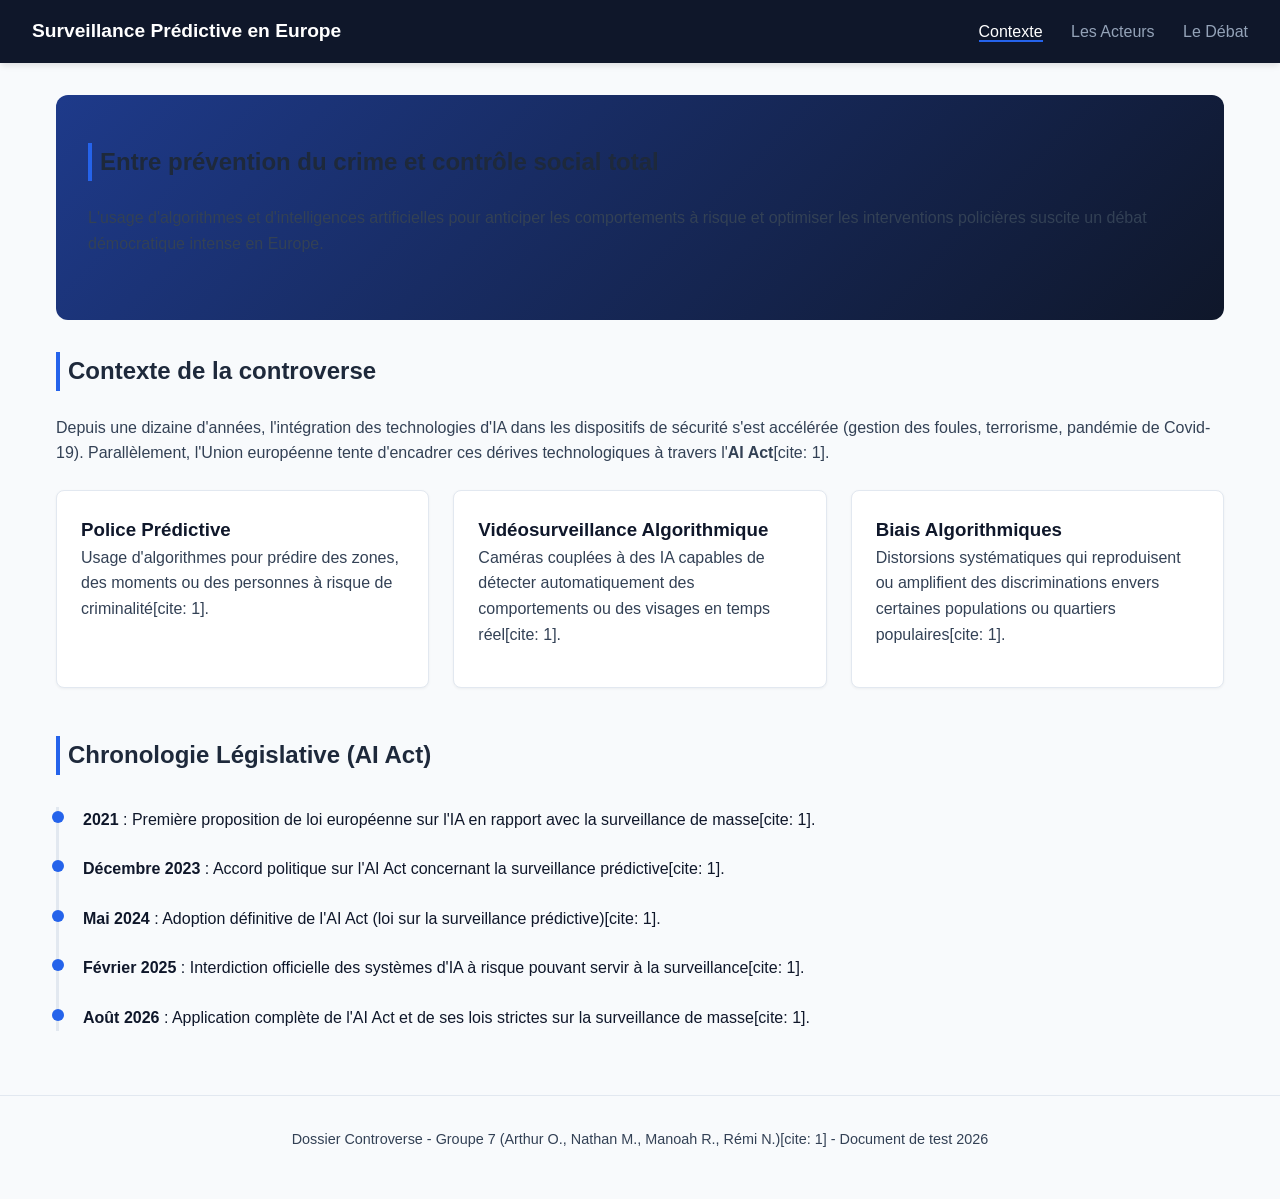
==== index.html @ a868aa80 "Add files via upload" ====
<!-- index.html -->
<!DOCTYPE html>
<html lang="fr">
<head>
    <meta charset="UTF-8">
    <meta name="viewport" content="width=device-width, initial-scale=1.0">
    <title>Accueil - Controverse Surveillance Prédictive</title>
    <link rel="stylesheet" href="style.css">
</head>
<body>

    <header>
        <h1>Surveillance Prédictive en Europe</h1>
        <nav>
            <a href="index.html" class="active">Contexte</a>
            <a href="acteurs.html">Les Acteurs</a>
            <a href="arguments.html">Le Débat</a>
        </nav>
    </header>

    <main>
        <section class="hero">
            <h2>Entre prévention du crime et contrôle social total</h2>
            <p>L'usage d'algorithmes et d'intelligences artificielles pour anticiper les comportements à risque et optimiser les interventions policières suscite un débat démocratique intense en Europe.</p>
        </section>

        <section>
            <h2>Contexte de la controverse</h2>
            <p>Depuis une dizaine d'années, l'intégration des technologies d'IA dans les dispositifs de sécurité s'est accélérée (gestion des foules, terrorisme, pandémie de Covid-19). Parallèlement, l'Union européenne tente d'encadrer ces dérives technologiques à travers l'<b>AI Act</b>[cite: 1].</p>
            
            <div class="grid">
                <div class="card">
                    <h3>Police Prédictive</h3>
                    <p>Usage d'algorithmes pour prédire des zones, des moments ou des personnes à risque de criminalité[cite: 1].</p>
                </div>
                <div class="card">
                    <h3>Vidéosurveillance Algorithmique</h3>
                    <p>Caméras couplées à des IA capables de détecter automatiquement des comportements ou des visages en temps réel[cite: 1].</p>
                </div>
                <div class="card">
                    <h3>Biais Algorithmiques</h3>
                    <p>Distorsions systématiques qui reproduisent ou amplifient des discriminations envers certaines populations ou quartiers populaires[cite: 1].</p>
                </div>
            </div>
        </section>

        <section style="margin-top: 3rem;">
            <h2>Chronologie Législative (AI Act)</h2>
            <div class="timeline">
                <div class="timeline-item">
                    <strong>2021</strong> : Première proposition de loi européenne sur l'IA en rapport avec la surveillance de masse[cite: 1].
                </div>
                <div class="timeline-item">
                    <strong>Décembre 2023</strong> : Accord politique sur l'AI Act concernant la surveillance prédictive[cite: 1].
                </div>
                <div class="timeline-item">
                    <strong>Mai 2024</strong> : Adoption définitive de l'AI Act (loi sur la surveillance prédictive)[cite: 1].
                </div>
                <div class="timeline-item">
                    <strong>Février 2025</strong> : Interdiction officielle des systèmes d'IA à risque pouvant servir à la surveillance[cite: 1].
                </div>
                <div class="timeline-item">
                    <strong>Août 2026</strong> : Application complète de l'AI Act et de ses lois strictes sur la surveillance de masse[cite: 1].
                </div>
            </div>
        </section>
    </main>

    <footer>
        <p>Dossier Controverse - Groupe 7 (Arthur O., Nathan M., Manoah R., Rémi N.)[cite: 1] - Document de test 2026</p>
    </footer>

</body>
</html>
---- style.css ----
/* style.css */
:root {
    --bg-color: #f8fafc;
    --text-color: #0f172a;
    --primary: #2563eb;
    --primary-hover: #1d4ed8;
    --card-bg: #ffffff;
    --border: #e2e8f0;
    --pour: #10b981;
    --contre: #ef4444;
    --arbitre: #8b5cf6;
}

* {
    box-sizing: border-box;
    margin: 0;
    padding: 0;
    font-family: 'Segoe UI', Tahoma, Geneva, Verdana, sans-serif;
}

body {
    background-color: var(--bg-color);
    color: var(--text-color);
    line-height: 1.6;
}

header {
    background-color: #0f172a;
    color: white;
    position: sticky;
    top: 0;
    z-index: 100;
    padding: 1rem 2rem;
    display: flex;
    justify-content: space-between;
    align-items: center;
    box-shadow: 0 4px 6px -1px rgba(0, 0, 0, 0.1);
}

header h1 {
    font-size: 1.2rem;
}

nav a {
    color: #94a3b8;
    text-decoration: none;
    margin-left: 1.5rem;
    font-weight: 500;
    transition: color 0.2s;
}

nav a:hover, nav a.active {
    color: white;
    border-bottom: 2px solid var(--primary);
}

main {
    max-width: 1200px;
    margin: 2rem auto;
    padding: 0 1rem;
}

.hero {
    background: linear-gradient(135deg, #1e3a8a, #0f172a);
    color: white;
    padding: 3rem 2rem;
    border-radius: 0.75rem;
    margin-bottom: 2rem;
}

h2 {
    margin-bottom: 1.5rem;
    color: #1e293b;
    border-left: 4px solid var(--primary);
    padding-left: 0.5rem;
}

p {
    margin-bottom: 1rem;
    color: #334155;
}

/* Grilles et Cartes */
.grid {
    display: grid;
    grid-template-columns: repeat(auto-fit, minmax(300px, 1fr));
    gap: 1.5rem;
    margin-top: 1.5rem;
}

.card {
    background-color: var(--card-bg);
    border: 1px solid var(--border);
    border-radius: 0.5rem;
    padding: 1.5rem;
    box-shadow: 0 1px 3px rgba(0,0,0,0.05);
}

.badge {
    display: inline-block;
    padding: 0.25rem 0.5rem;
    border-radius: 0.25rem;
    font-size: 0.8rem;
    font-weight: bold;
    color: white;
    margin-bottom: 0.5rem;
}

.badge.pour { background-color: var(--pour); }
.badge.contre { background-color: var(--contre); }
.badge.arbitre { background-color: var(--arbitre); }

/* Chronologie */
.timeline {
    border-left: 3px solid var(--border);
    margin: 2rem 0;
    padding-left: 1.5rem;
}

.timeline-item {
    position: relative;
    margin-bottom: 1.5rem;
}

.timeline-item::before {
    content: '';
    position: absolute;
    left: calc(-1.5rem - 7px);
    top: 0.25rem;
    width: 12px;
    height: 12px;
    border-radius: 50%;
    background-color: var(--primary);
}

footer {
    text-align: center;
    padding: 2rem;
    margin-top: 4rem;
    border-top: 1px solid var(--border);
    color: #64748b;
    font-size: 0.9rem;
}
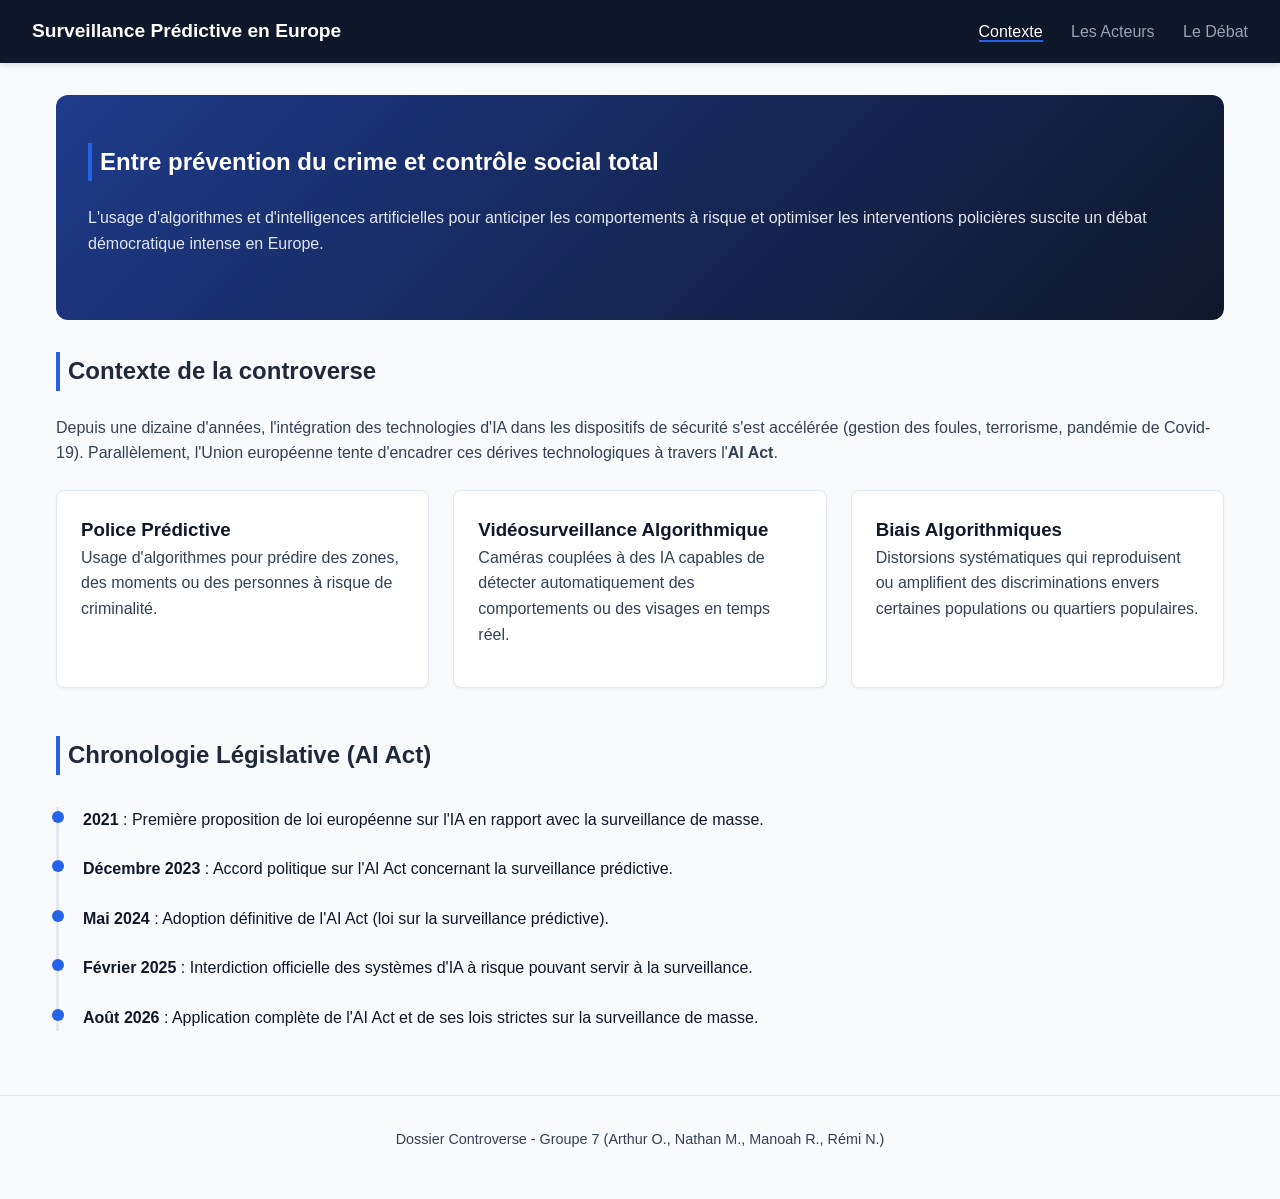
==== commit 53ce6d85: "Add files via upload" ====
--- a/index.html
+++ b/index.html
@@ -26,20 +26,20 @@
 
         <section>
             <h2>Contexte de la controverse</h2>
-            <p>Depuis une dizaine d'années, l'intégration des technologies d'IA dans les dispositifs de sécurité s'est accélérée (gestion des foules, terrorisme, pandémie de Covid-19). Parallèlement, l'Union européenne tente d'encadrer ces dérives technologiques à travers l'<b>AI Act</b>[cite: 1].</p>
+            <p>Depuis une dizaine d'années, l'intégration des technologies d'IA dans les dispositifs de sécurité s'est accélérée (gestion des foules, terrorisme, pandémie de Covid-19). Parallèlement, l'Union européenne tente d'encadrer ces dérives technologiques à travers l'<b>AI Act</b>.</p>
             
             <div class="grid">
                 <div class="card">
                     <h3>Police Prédictive</h3>
-                    <p>Usage d'algorithmes pour prédire des zones, des moments ou des personnes à risque de criminalité[cite: 1].</p>
+                    <p>Usage d'algorithmes pour prédire des zones, des moments ou des personnes à risque de criminalité.</p>
                 </div>
                 <div class="card">
                     <h3>Vidéosurveillance Algorithmique</h3>
-                    <p>Caméras couplées à des IA capables de détecter automatiquement des comportements ou des visages en temps réel[cite: 1].</p>
+                    <p>Caméras couplées à des IA capables de détecter automatiquement des comportements ou des visages en temps réel.</p>
                 </div>
                 <div class="card">
                     <h3>Biais Algorithmiques</h3>
-                    <p>Distorsions systématiques qui reproduisent ou amplifient des discriminations envers certaines populations ou quartiers populaires[cite: 1].</p>
+                    <p>Distorsions systématiques qui reproduisent ou amplifient des discriminations envers certaines populations ou quartiers populaires.</p>
                 </div>
             </div>
         </section>
@@ -48,26 +48,26 @@
             <h2>Chronologie Législative (AI Act)</h2>
             <div class="timeline">
                 <div class="timeline-item">
-                    <strong>2021</strong> : Première proposition de loi européenne sur l'IA en rapport avec la surveillance de masse[cite: 1].
+                    <strong>2021</strong> : Première proposition de loi européenne sur l'IA en rapport avec la surveillance de masse.
                 </div>
                 <div class="timeline-item">
-                    <strong>Décembre 2023</strong> : Accord politique sur l'AI Act concernant la surveillance prédictive[cite: 1].
+                    <strong>Décembre 2023</strong> : Accord politique sur l'AI Act concernant la surveillance prédictive.
                 </div>
                 <div class="timeline-item">
-                    <strong>Mai 2024</strong> : Adoption définitive de l'AI Act (loi sur la surveillance prédictive)[cite: 1].
+                    <strong>Mai 2024</strong> : Adoption définitive de l'AI Act (loi sur la surveillance prédictive).
                 </div>
                 <div class="timeline-item">
-                    <strong>Février 2025</strong> : Interdiction officielle des systèmes d'IA à risque pouvant servir à la surveillance[cite: 1].
+                    <strong>Février 2025</strong> : Interdiction officielle des systèmes d'IA à risque pouvant servir à la surveillance.
                 </div>
                 <div class="timeline-item">
-                    <strong>Août 2026</strong> : Application complète de l'AI Act et de ses lois strictes sur la surveillance de masse[cite: 1].
+                    <strong>Août 2026</strong> : Application complète de l'AI Act et de ses lois strictes sur la surveillance de masse.
                 </div>
             </div>
         </section>
     </main>
 
     <footer>
-        <p>Dossier Controverse - Groupe 7 (Arthur O., Nathan M., Manoah R., Rémi N.)[cite: 1] - Document de test 2026</p>
+        <p>Dossier Controverse - Groupe 7 (Arthur O., Nathan M., Manoah R., Rémi N.)</p>
     </footer>
 
 </body>
--- a/style.css
+++ b/style.css
@@ -140,4 +140,13 @@
     border-top: 1px solid var(--border);
     color: #64748b;
     font-size: 0.9rem;
+}
+
+/* Correction de la visibilité dans le bandeau bleu */
+.hero h2 {
+    color: #ffffff !important; /* Force le grand titre en blanc pur */
+}
+
+.hero p {
+    color: #e2e8f0 !important; /* Force la description en blanc légèrement grisé très lisible */
 }
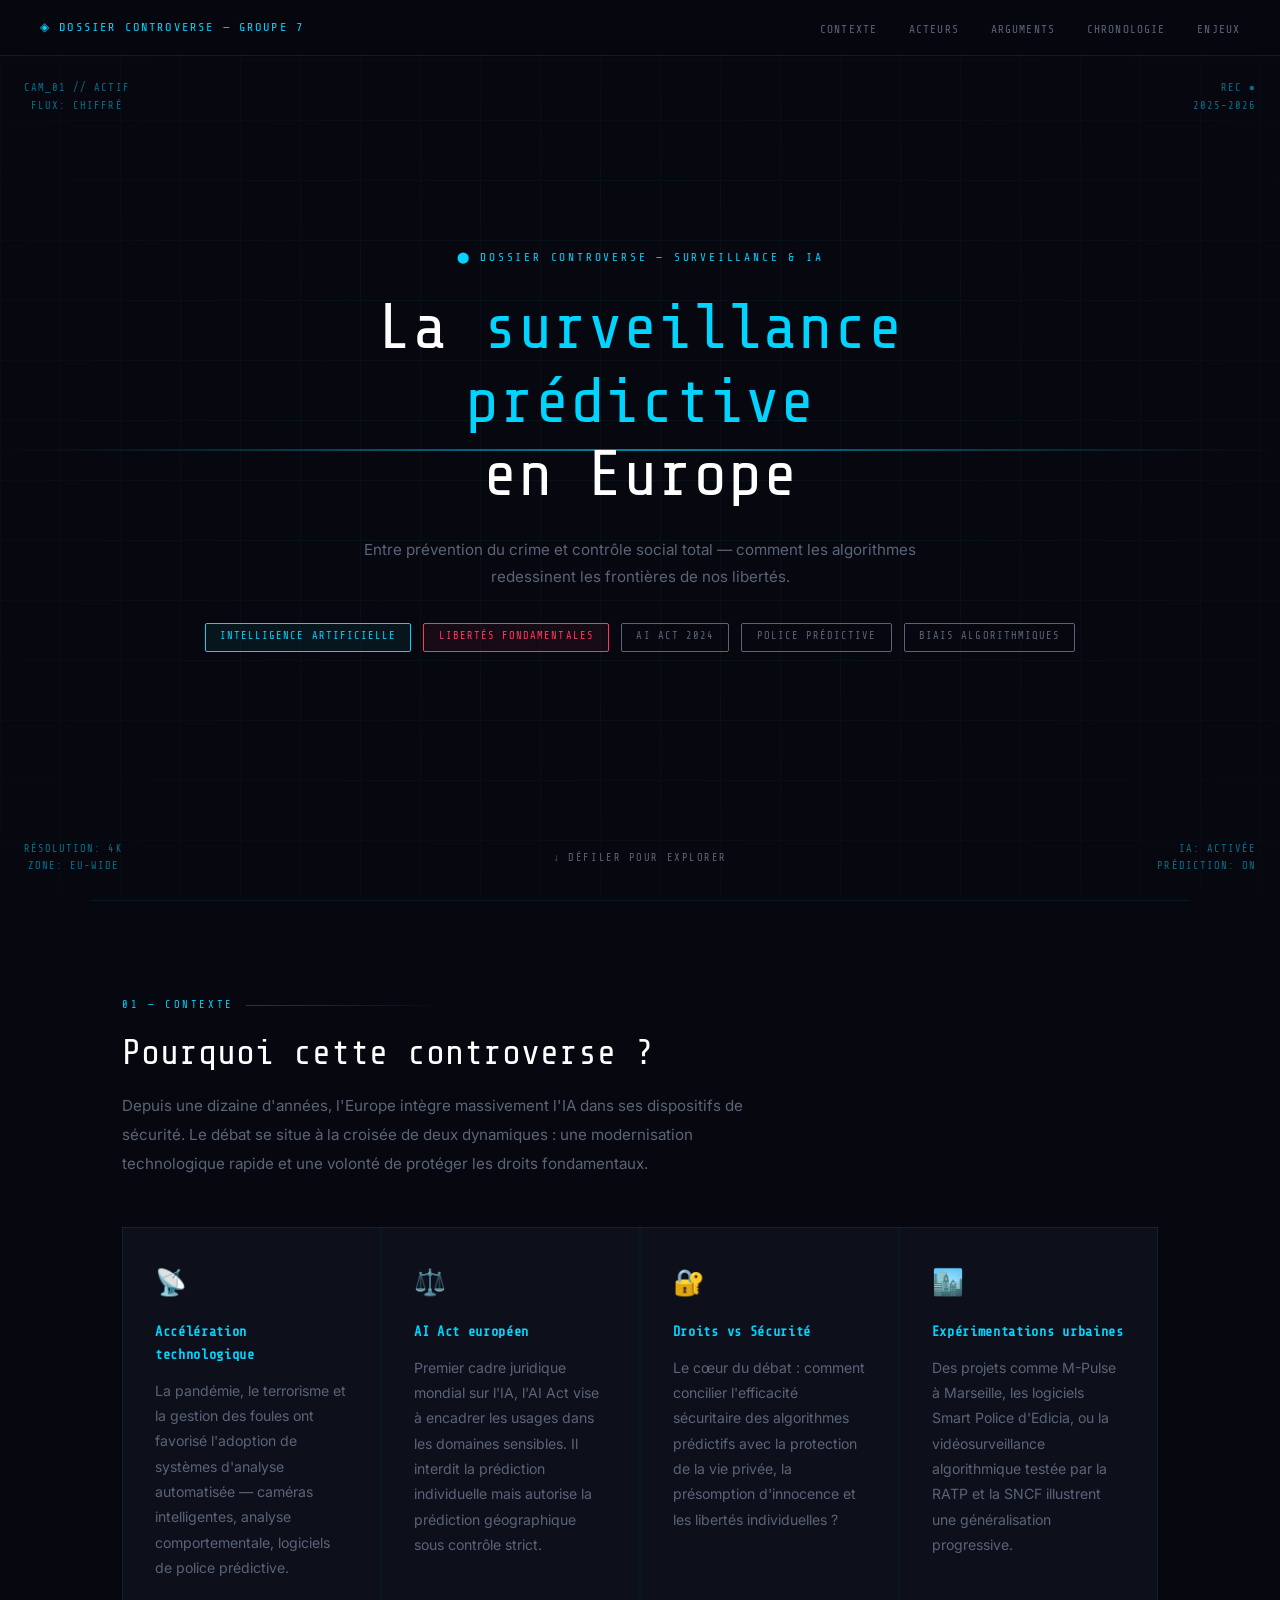
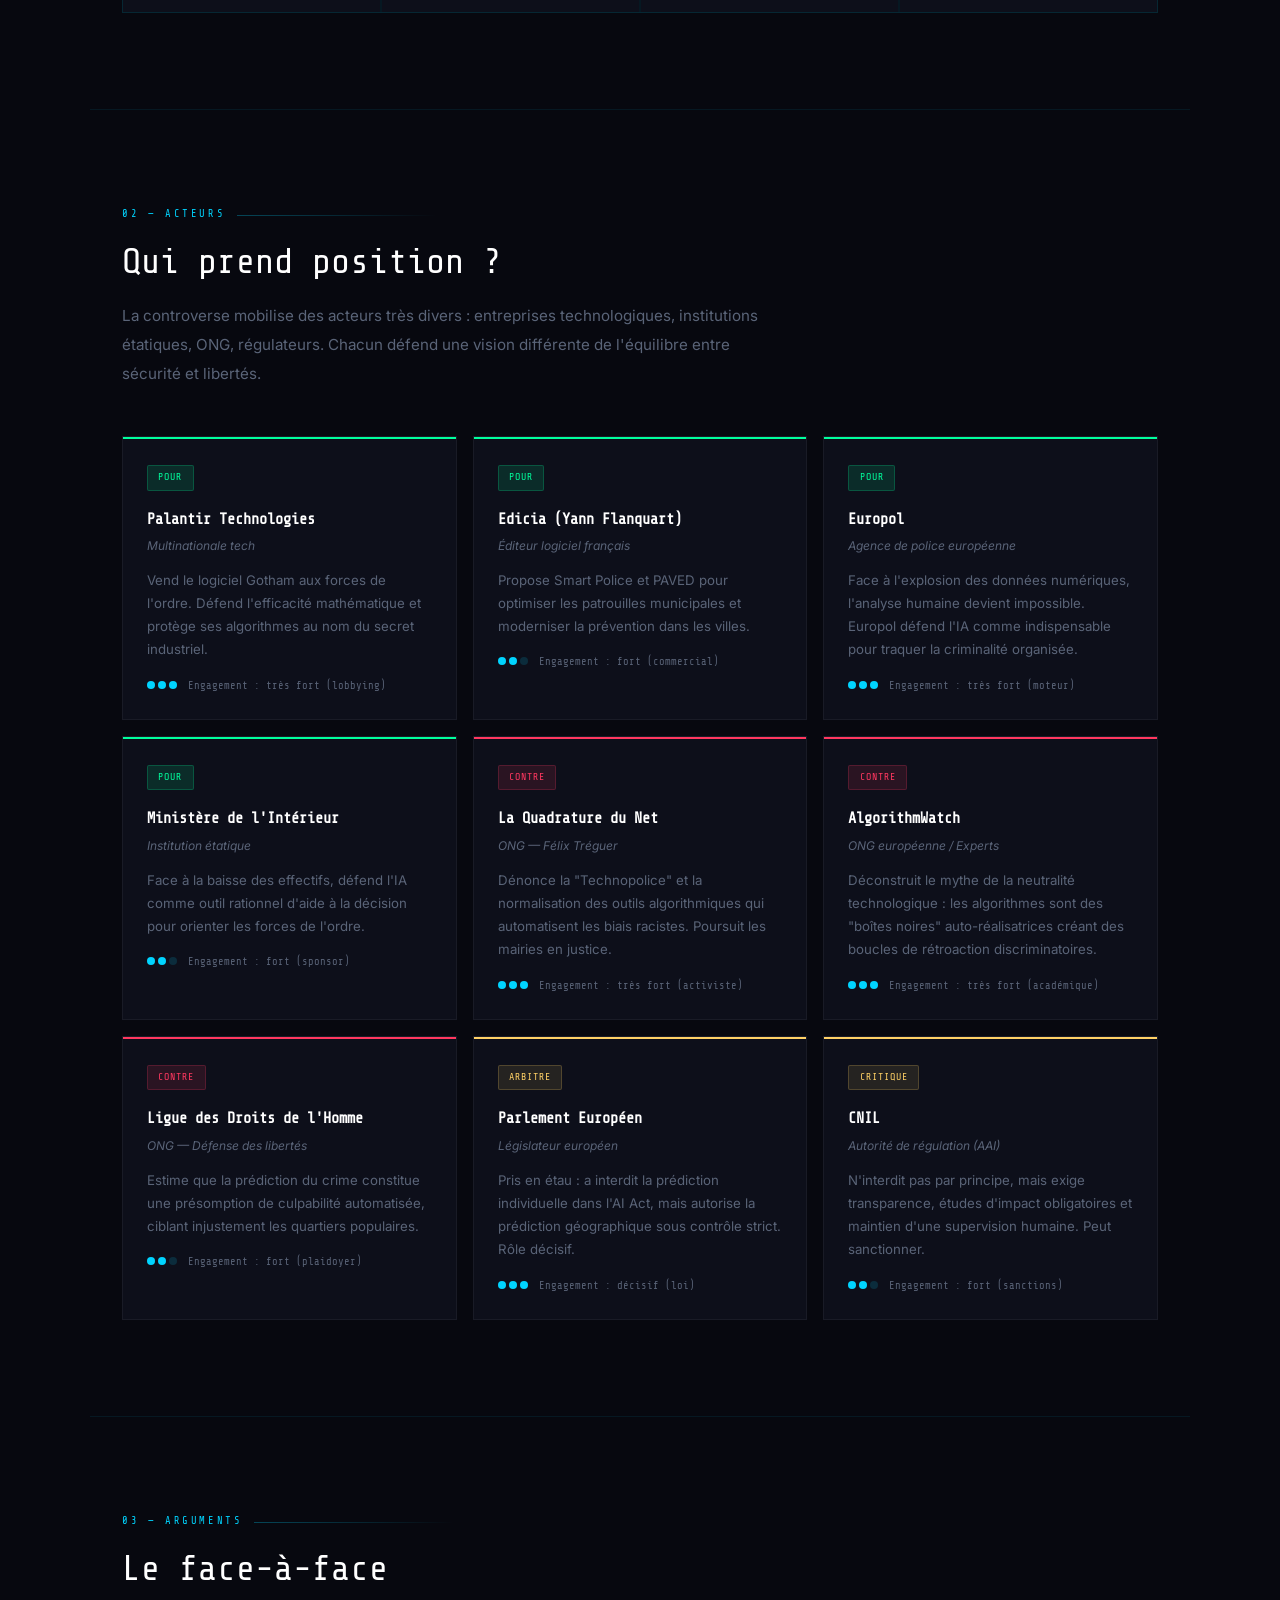
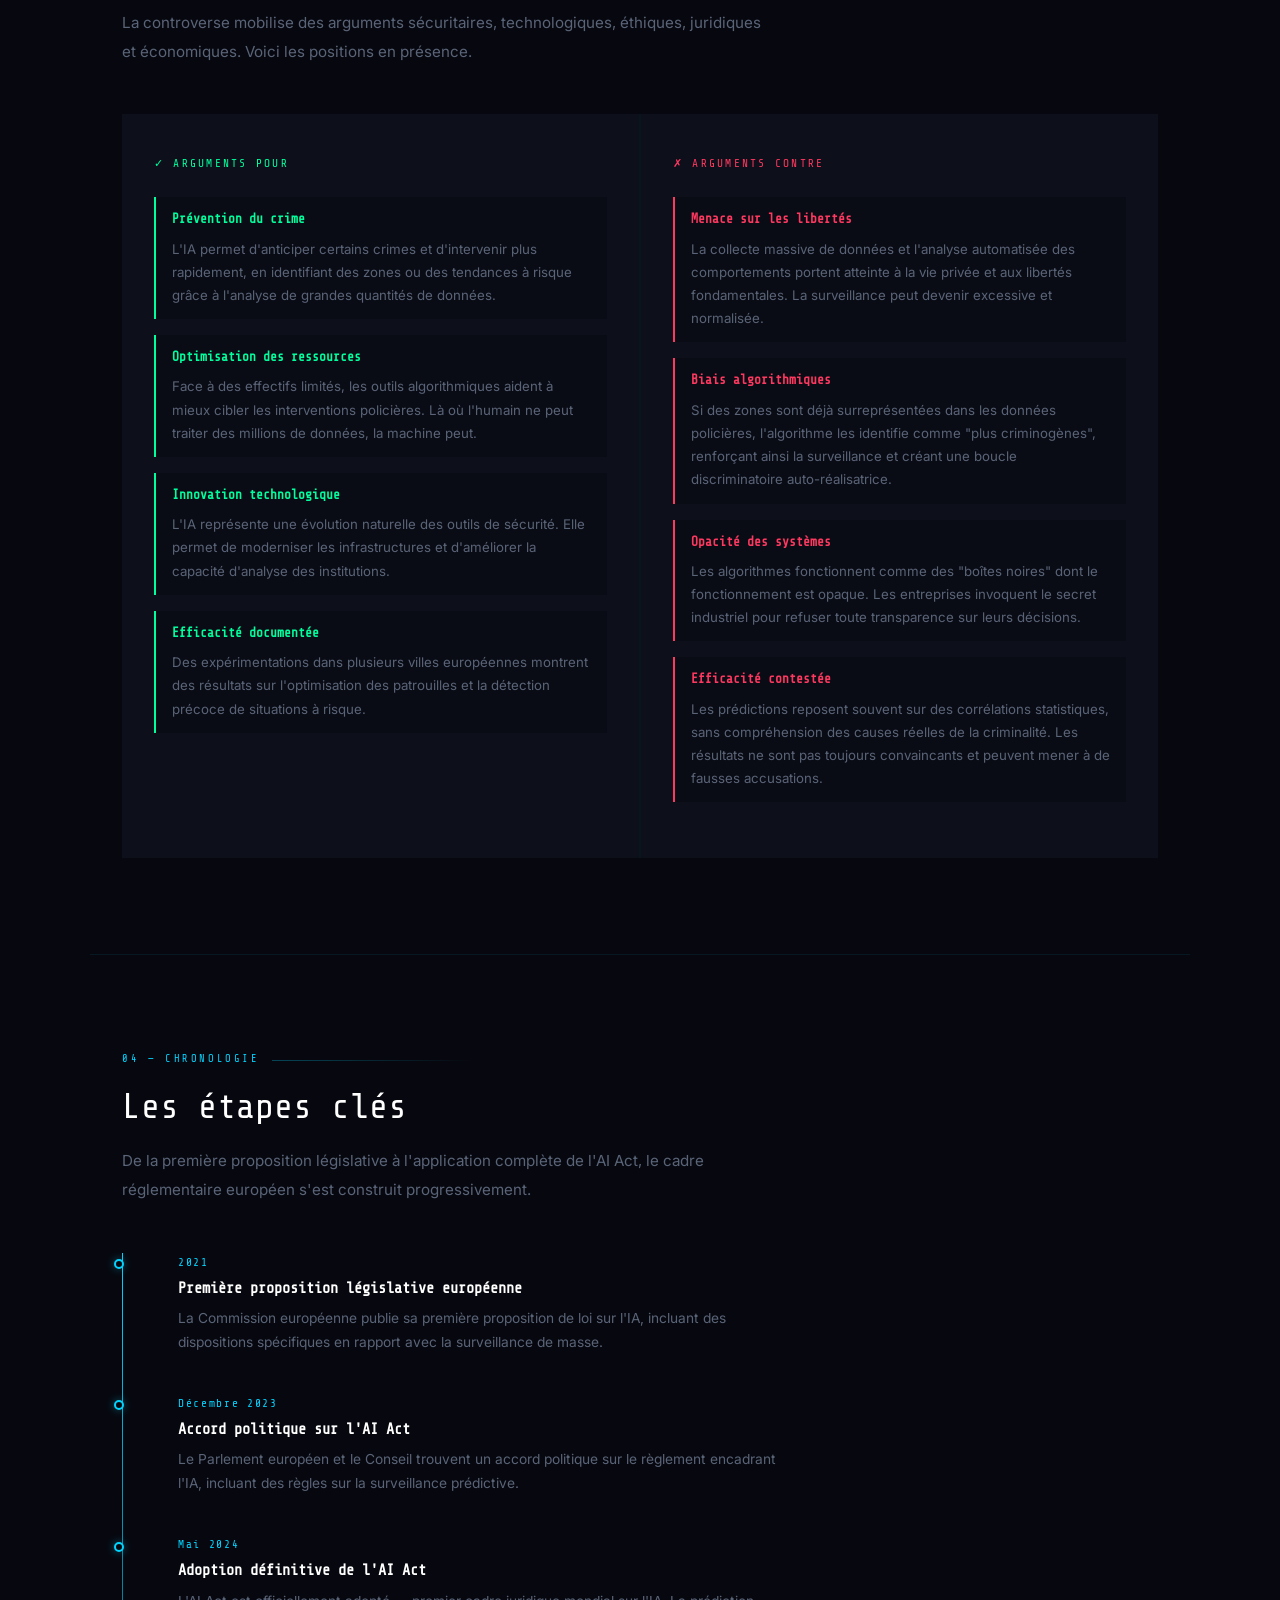
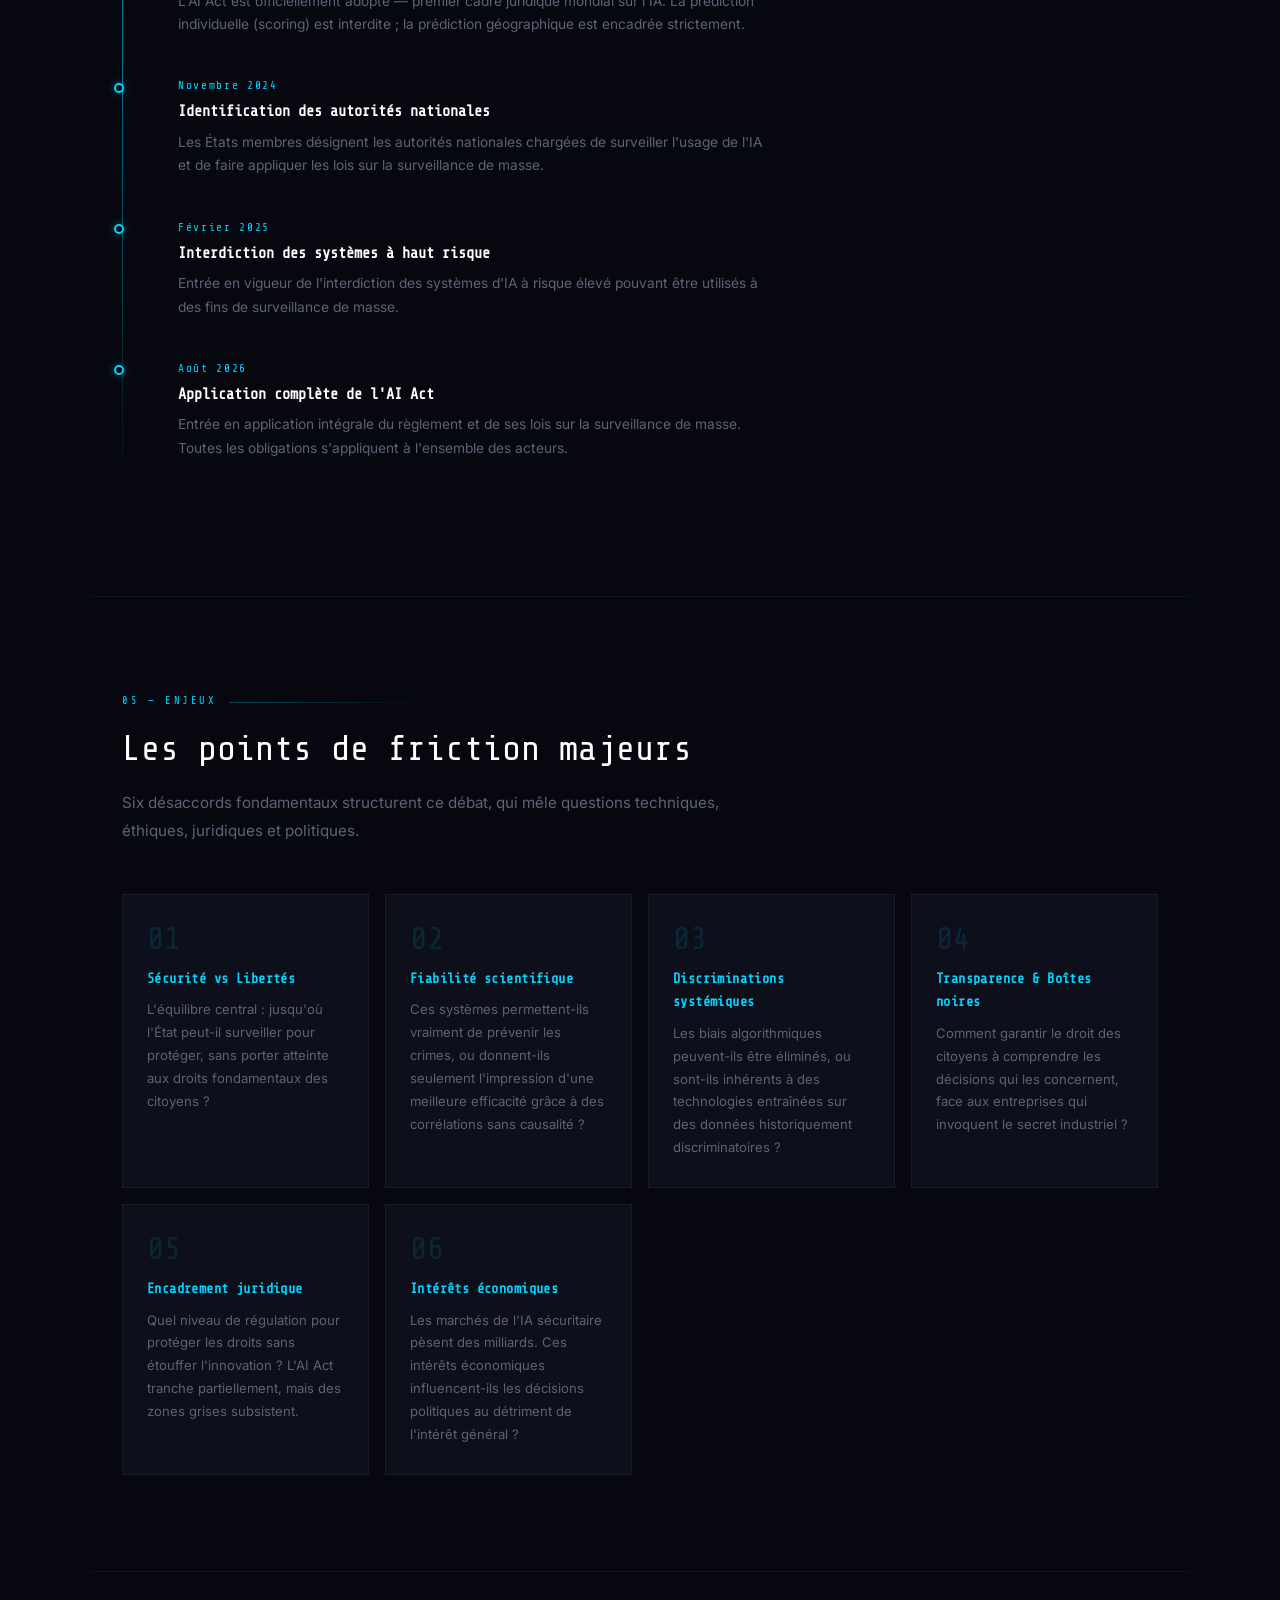
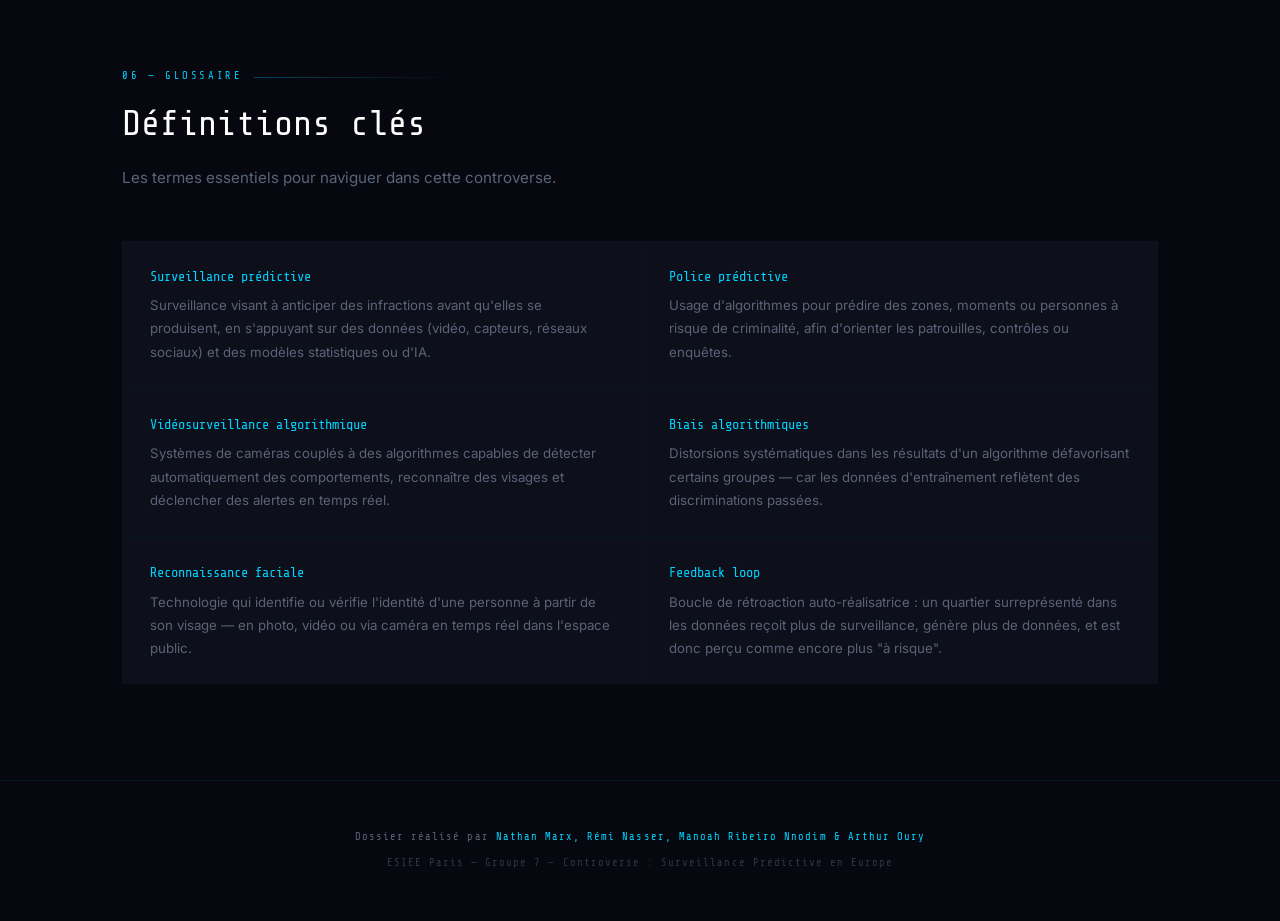
==== commit af7d3eda: "Rename surveillance_predictive.html to index.html" ====
--- a/index.html
+++ b/index.html
@@ -1,74 +1,851 @@
-<!-- index.html -->
-<!DOCTYPE html>
-<html lang="fr">
-<head>
-    <meta charset="UTF-8">
-    <meta name="viewport" content="width=device-width, initial-scale=1.0">
-    <title>Accueil - Controverse Surveillance Prédictive</title>
-    <link rel="stylesheet" href="style.css">
-</head>
-<body>
-
-    <header>
-        <h1>Surveillance Prédictive en Europe</h1>
-        <nav>
-            <a href="index.html" class="active">Contexte</a>
-            <a href="acteurs.html">Les Acteurs</a>
-            <a href="arguments.html">Le Débat</a>
-        </nav>
-    </header>
-
-    <main>
-        <section class="hero">
-            <h2>Entre prévention du crime et contrôle social total</h2>
-            <p>L'usage d'algorithmes et d'intelligences artificielles pour anticiper les comportements à risque et optimiser les interventions policières suscite un débat démocratique intense en Europe.</p>
-        </section>
-
-        <section>
-            <h2>Contexte de la controverse</h2>
-            <p>Depuis une dizaine d'années, l'intégration des technologies d'IA dans les dispositifs de sécurité s'est accélérée (gestion des foules, terrorisme, pandémie de Covid-19). Parallèlement, l'Union européenne tente d'encadrer ces dérives technologiques à travers l'<b>AI Act</b>.</p>
-            
-            <div class="grid">
-                <div class="card">
-                    <h3>Police Prédictive</h3>
-                    <p>Usage d'algorithmes pour prédire des zones, des moments ou des personnes à risque de criminalité.</p>
-                </div>
-                <div class="card">
-                    <h3>Vidéosurveillance Algorithmique</h3>
-                    <p>Caméras couplées à des IA capables de détecter automatiquement des comportements ou des visages en temps réel.</p>
-                </div>
-                <div class="card">
-                    <h3>Biais Algorithmiques</h3>
-                    <p>Distorsions systématiques qui reproduisent ou amplifient des discriminations envers certaines populations ou quartiers populaires.</p>
-                </div>
-            </div>
-        </section>
-
-        <section style="margin-top: 3rem;">
-            <h2>Chronologie Législative (AI Act)</h2>
-            <div class="timeline">
-                <div class="timeline-item">
-                    <strong>2021</strong> : Première proposition de loi européenne sur l'IA en rapport avec la surveillance de masse.
-                </div>
-                <div class="timeline-item">
-                    <strong>Décembre 2023</strong> : Accord politique sur l'AI Act concernant la surveillance prédictive.
-                </div>
-                <div class="timeline-item">
-                    <strong>Mai 2024</strong> : Adoption définitive de l'AI Act (loi sur la surveillance prédictive).
-                </div>
-                <div class="timeline-item">
-                    <strong>Février 2025</strong> : Interdiction officielle des systèmes d'IA à risque pouvant servir à la surveillance.
-                </div>
-                <div class="timeline-item">
-                    <strong>Août 2026</strong> : Application complète de l'AI Act et de ses lois strictes sur la surveillance de masse.
-                </div>
-            </div>
-        </section>
-    </main>
-
-    <footer>
-        <p>Dossier Controverse - Groupe 7 (Arthur O., Nathan M., Manoah R., Rémi N.)</p>
-    </footer>
-
-</body>
-</html>+<!DOCTYPE html>
+<html lang="fr">
+<head>
+<meta charset="UTF-8">
+<meta name="viewport" content="width=device-width, initial-scale=1.0">
+<title>Surveillance Prédictive — Dossier Controverse</title>
+<link href="https://fonts.googleapis.com/css2?family=Share+Tech+Mono&family=Inter:wght@300;400;500;600&display=swap" rel="stylesheet">
+<style>
+  *, *::before, *::after { box-sizing: border-box; margin: 0; padding: 0; }
+
+  :root {
+    --bg:       #07080f;
+    --bg2:      #0d0f1a;
+    --bg3:      #111427;
+    --blue:     #00d4ff;
+    --blue-dim: #0099bb;
+    --red:      #ff3860;
+    --green:    #00ff9d;
+    --yellow:   #ffd166;
+    --text:     #c8d0e0;
+    --text-dim: #5a6478;
+    --mono:     'Share Tech Mono', monospace;
+    --sans:     'Inter', sans-serif;
+  }
+
+  html { scroll-behavior: smooth; }
+
+  body {
+    background: var(--bg);
+    color: var(--text);
+    font-family: var(--sans);
+    font-size: 16px;
+    line-height: 1.7;
+    overflow-x: hidden;
+  }
+
+  /* ── NAV ── */
+  nav {
+    position: fixed; top: 0; left: 0; right: 0; z-index: 100;
+    display: flex; align-items: center; justify-content: space-between;
+    padding: 0 2.5rem;
+    height: 56px;
+    background: rgba(7,8,15,0.85);
+    backdrop-filter: blur(12px);
+    border-bottom: 1px solid rgba(0,212,255,.12);
+  }
+  .nav-logo {
+    font-family: var(--mono);
+    font-size: .75rem;
+    color: var(--blue);
+    letter-spacing: .18em;
+    text-transform: uppercase;
+  }
+  .nav-links { display: flex; gap: 2rem; list-style: none; }
+  .nav-links a {
+    font-family: var(--mono);
+    font-size: .7rem;
+    color: var(--text-dim);
+    text-decoration: none;
+    letter-spacing: .1em;
+    text-transform: uppercase;
+    transition: color .2s;
+  }
+  .nav-links a:hover { color: var(--blue); }
+
+  /* ── HERO ── */
+  #hero {
+    position: relative;
+    height: 100vh;
+    display: flex; flex-direction: column;
+    align-items: center; justify-content: center;
+    text-align: center;
+    overflow: hidden;
+    padding: 0 2rem;
+  }
+
+  /* camera grid overlay */
+  .grid-overlay {
+    position: absolute; inset: 0;
+    background-image:
+      linear-gradient(rgba(0,212,255,.04) 1px, transparent 1px),
+      linear-gradient(90deg, rgba(0,212,255,.04) 1px, transparent 1px);
+    background-size: 60px 60px;
+    pointer-events: none;
+  }
+
+  /* scan line */
+  .scan-line {
+    position: absolute; left: 0; right: 0;
+    height: 2px;
+    background: linear-gradient(90deg, transparent, rgba(0,212,255,.6), transparent);
+    animation: scan 4s linear infinite;
+    pointer-events: none;
+  }
+  @keyframes scan {
+    0%   { top: 0; opacity: 1; }
+    95%  { opacity: 1; }
+    100% { top: 100%; opacity: 0; }
+  }
+
+  /* vignette */
+  .hero-vignette {
+    position: absolute; inset: 0;
+    background: radial-gradient(ellipse at center, transparent 30%, rgba(7,8,15,.85) 100%);
+    pointer-events: none;
+  }
+
+  /* CCTV corner tags */
+  .cctv-tag {
+    position: absolute;
+    font-family: var(--mono);
+    font-size: .65rem;
+    color: var(--blue);
+    opacity: .5;
+    letter-spacing: .1em;
+  }
+  .cctv-tag.tl { top: 80px; left: 24px; }
+  .cctv-tag.tr { top: 80px; right: 24px; text-align: right; }
+  .cctv-tag.bl { bottom: 24px; left: 24px; }
+  .cctv-tag.br { bottom: 24px; right: 24px; text-align: right; }
+
+  .hero-eyebrow {
+    font-family: var(--mono);
+    font-size: .7rem;
+    letter-spacing: .25em;
+    text-transform: uppercase;
+    color: var(--blue);
+    margin-bottom: 1.5rem;
+    position: relative; z-index: 2;
+  }
+  .hero-eyebrow::before {
+    content: '⬤ ';
+    animation: blink 1.2s step-end infinite;
+  }
+  @keyframes blink { 0%,100%{opacity:1} 50%{opacity:0} }
+
+  #hero h1 {
+    font-family: var(--mono);
+    font-size: clamp(2rem, 5vw, 4.2rem);
+    font-weight: 400;
+    line-height: 1.15;
+    color: #fff;
+    position: relative; z-index: 2;
+    max-width: 900px;
+  }
+  #hero h1 span { color: var(--blue); }
+
+  .hero-sub {
+    margin-top: 1.5rem;
+    max-width: 560px;
+    font-size: .95rem;
+    color: var(--text-dim);
+    position: relative; z-index: 2;
+    line-height: 1.8;
+  }
+
+  .hero-tags {
+    margin-top: 2rem;
+    display: flex; gap: .75rem; flex-wrap: wrap; justify-content: center;
+    position: relative; z-index: 2;
+  }
+  .tag {
+    padding: .3rem .9rem;
+    border-radius: 2px;
+    font-family: var(--mono);
+    font-size: .65rem;
+    letter-spacing: .1em;
+    text-transform: uppercase;
+    border: 1px solid;
+  }
+  .tag-blue { border-color: var(--blue); color: var(--blue); background: rgba(0,212,255,.06); }
+  .tag-red  { border-color: var(--red);  color: var(--red);  background: rgba(255,56,96,.06); }
+  .tag-dim  { border-color: var(--text-dim); color: var(--text-dim); }
+
+  .scroll-hint {
+    position: absolute; bottom: 2rem; left: 50%; transform: translateX(-50%);
+    font-family: var(--mono); font-size: .65rem; color: var(--text-dim);
+    letter-spacing: .15em; text-transform: uppercase; z-index: 2;
+    animation: bounce 2s ease-in-out infinite;
+  }
+  @keyframes bounce { 0%,100%{transform:translateX(-50%) translateY(0)} 50%{transform:translateX(-50%) translateY(6px)} }
+
+  /* ── SECTIONS SHARED ── */
+  section { padding: 6rem 2rem; max-width: 1100px; margin: 0 auto; }
+  .section-label {
+    font-family: var(--mono);
+    font-size: .65rem;
+    letter-spacing: .25em;
+    text-transform: uppercase;
+    color: var(--blue);
+    margin-bottom: 1rem;
+    display: flex; align-items: center; gap: .75rem;
+  }
+  .section-label::after {
+    content: '';
+    flex: 1;
+    height: 1px;
+    background: linear-gradient(90deg, rgba(0,212,255,.3), transparent);
+    max-width: 200px;
+  }
+  h2 {
+    font-family: var(--mono);
+    font-size: clamp(1.4rem, 3vw, 2.2rem);
+    font-weight: 400;
+    color: #fff;
+    margin-bottom: 1rem;
+    line-height: 1.3;
+  }
+  .section-intro {
+    color: var(--text-dim);
+    max-width: 640px;
+    font-size: .95rem;
+    margin-bottom: 3rem;
+    line-height: 1.9;
+  }
+
+  /* ── CONTEXT ── */
+  #contexte { border-top: 1px solid rgba(0,212,255,.08); }
+  .context-grid {
+    display: grid;
+    grid-template-columns: repeat(auto-fit, minmax(240px, 1fr));
+    gap: 1.5px;
+    background: rgba(0,212,255,.08);
+    border: 1px solid rgba(0,212,255,.08);
+  }
+  .context-card {
+    background: var(--bg2);
+    padding: 2rem;
+    transition: background .2s;
+  }
+  .context-card:hover { background: var(--bg3); }
+  .context-icon {
+    font-size: 1.6rem; margin-bottom: 1rem;
+    display: block;
+  }
+  .context-card h3 {
+    font-family: var(--mono);
+    font-size: .85rem;
+    color: var(--blue);
+    margin-bottom: .75rem;
+    letter-spacing: .05em;
+  }
+  .context-card p { font-size: .88rem; color: var(--text-dim); line-height: 1.8; }
+
+  /* ── ACTORS ── */
+  #acteurs { border-top: 1px solid rgba(0,212,255,.08); }
+  .actors-grid {
+    display: grid;
+    grid-template-columns: repeat(auto-fill, minmax(300px, 1fr));
+    gap: 1rem;
+  }
+  .actor-card {
+    background: var(--bg2);
+    border: 1px solid rgba(255,255,255,.05);
+    padding: 1.5rem;
+    position: relative;
+    transition: border-color .2s, transform .2s;
+    overflow: hidden;
+  }
+  .actor-card::before {
+    content: '';
+    position: absolute; top: 0; left: 0; right: 0;
+    height: 2px;
+  }
+  .actor-card.pour::before  { background: var(--green); }
+  .actor-card.contre::before { background: var(--red); }
+  .actor-card.neutre::before { background: var(--yellow); }
+  .actor-card:hover { border-color: rgba(0,212,255,.2); transform: translateY(-2px); }
+  .actor-badge {
+    display: inline-block;
+    padding: .2rem .65rem;
+    font-family: var(--mono);
+    font-size: .62rem;
+    letter-spacing: .1em;
+    text-transform: uppercase;
+    border-radius: 2px;
+    margin-bottom: 1rem;
+  }
+  .badge-pour   { background: rgba(0,255,157,.12); color: var(--green); border: 1px solid rgba(0,255,157,.2); }
+  .badge-contre { background: rgba(255,56,96,.12);  color: var(--red);   border: 1px solid rgba(255,56,96,.2); }
+  .badge-neutre { background: rgba(255,209,102,.1); color: var(--yellow);border: 1px solid rgba(255,209,102,.2); }
+  .actor-card h3 {
+    font-family: var(--mono);
+    font-size: .95rem;
+    color: #fff;
+    margin-bottom: .25rem;
+  }
+  .actor-type {
+    font-size: .75rem; color: var(--text-dim);
+    margin-bottom: .75rem;
+    font-style: italic;
+  }
+  .actor-card p { font-size: .83rem; color: var(--text-dim); line-height: 1.75; }
+  .actor-engagement {
+    margin-top: 1rem;
+    display: flex; align-items: center; gap: .5rem;
+    font-family: var(--mono); font-size: .65rem; color: var(--text-dim);
+  }
+  .engagement-dots span {
+    display: inline-block;
+    width: 8px; height: 8px;
+    border-radius: 50%;
+    margin-right: 3px;
+  }
+  .dot-on  { background: var(--blue); }
+  .dot-off { background: rgba(0,212,255,.15); }
+
+  /* ── ARGUMENTS ── */
+  #arguments { border-top: 1px solid rgba(0,212,255,.08); }
+  .args-split {
+    display: grid;
+    grid-template-columns: 1fr 1fr;
+    gap: 2px;
+    background: rgba(0,212,255,.06);
+  }
+  @media(max-width:700px) { .args-split { grid-template-columns: 1fr; } }
+  .args-col {
+    background: var(--bg2);
+    padding: 2.5rem 2rem;
+  }
+  .args-col-label {
+    font-family: var(--mono);
+    font-size: .7rem;
+    letter-spacing: .2em;
+    text-transform: uppercase;
+    margin-bottom: 1.5rem;
+    display: flex; align-items: center; gap: .5rem;
+  }
+  .args-col-label.pour-label   { color: var(--green); }
+  .args-col-label.contre-label { color: var(--red); }
+  .arg-item {
+    border-left: 2px solid;
+    padding: .75rem 1rem;
+    margin-bottom: 1rem;
+    background: rgba(0,0,0,.2);
+  }
+  .arg-item.pour-item   { border-color: var(--green); }
+  .arg-item.contre-item { border-color: var(--red); }
+  .arg-item h4 {
+    font-family: var(--mono);
+    font-size: .8rem;
+    margin-bottom: .4rem;
+  }
+  .arg-item.pour-item h4   { color: var(--green); }
+  .arg-item.contre-item h4 { color: var(--red); }
+  .arg-item p { font-size: .83rem; color: var(--text-dim); line-height: 1.75; }
+
+  /* ── TIMELINE ── */
+  #chronologie { border-top: 1px solid rgba(0,212,255,.08); }
+  .timeline {
+    position: relative;
+    padding-left: 2rem;
+  }
+  .timeline::before {
+    content: '';
+    position: absolute; left: 0; top: 0; bottom: 0;
+    width: 1px;
+    background: linear-gradient(180deg, var(--blue), rgba(0,212,255,.05));
+  }
+  .timeline-item {
+    position: relative;
+    margin-bottom: 2.5rem;
+    padding-left: 1.5rem;
+  }
+  .timeline-item::before {
+    content: '';
+    position: absolute;
+    left: -2.5rem;
+    top: .4rem;
+    width: 10px; height: 10px;
+    border-radius: 50%;
+    background: var(--bg);
+    border: 2px solid var(--blue);
+    box-shadow: 0 0 8px rgba(0,212,255,.4);
+  }
+  .timeline-date {
+    font-family: var(--mono);
+    font-size: .7rem;
+    color: var(--blue);
+    letter-spacing: .15em;
+    margin-bottom: .25rem;
+  }
+  .timeline-item h3 {
+    font-family: var(--mono);
+    font-size: .95rem;
+    color: #fff;
+    margin-bottom: .35rem;
+  }
+  .timeline-item p { font-size: .86rem; color: var(--text-dim); max-width: 600px; }
+
+  /* ── ENJEUX ── */
+  #enjeux { border-top: 1px solid rgba(0,212,255,.08); }
+  .enjeux-grid {
+    display: grid;
+    grid-template-columns: repeat(auto-fill, minmax(220px, 1fr));
+    gap: 1rem;
+  }
+  .enjeu-card {
+    border: 1px solid rgba(255,255,255,.05);
+    padding: 1.75rem 1.5rem;
+    background: var(--bg2);
+    transition: border-color .2s;
+  }
+  .enjeu-card:hover { border-color: rgba(0,212,255,.2); }
+  .enjeu-num {
+    font-family: var(--mono);
+    font-size: 2rem;
+    color: rgba(0,212,255,.12);
+    line-height: 1;
+    margin-bottom: .75rem;
+    font-weight: 400;
+  }
+  .enjeu-card h3 {
+    font-family: var(--mono);
+    font-size: .85rem;
+    color: var(--blue);
+    margin-bottom: .5rem;
+    letter-spacing: .03em;
+  }
+  .enjeu-card p { font-size: .82rem; color: var(--text-dim); line-height: 1.75; }
+
+  /* ── GLOSSAIRE ── */
+  #glossaire { border-top: 1px solid rgba(0,212,255,.08); }
+  .gloss-list { display: grid; grid-template-columns: 1fr 1fr; gap: 1px; background: rgba(0,212,255,.06); }
+  @media(max-width:600px) { .gloss-list { grid-template-columns: 1fr; } }
+  .gloss-item { background: var(--bg2); padding: 1.5rem 1.75rem; }
+  .gloss-term {
+    font-family: var(--mono);
+    font-size: .85rem;
+    color: var(--blue);
+    margin-bottom: .4rem;
+  }
+  .gloss-item p { font-size: .83rem; color: var(--text-dim); line-height: 1.75; }
+
+  /* ── FOOTER ── */
+  footer {
+    border-top: 1px solid rgba(0,212,255,.08);
+    padding: 3rem 2rem;
+    text-align: center;
+    font-family: var(--mono);
+    font-size: .65rem;
+    color: var(--text-dim);
+    letter-spacing: .1em;
+  }
+  footer span { color: var(--blue); }
+</style>
+</head>
+<body>
+
+<!-- NAV -->
+<nav>
+  <div class="nav-logo">◈ Dossier Controverse — Groupe 7</div>
+  <ul class="nav-links">
+    <li><a href="#contexte">Contexte</a></li>
+    <li><a href="#acteurs">Acteurs</a></li>
+    <li><a href="#arguments">Arguments</a></li>
+    <li><a href="#chronologie">Chronologie</a></li>
+    <li><a href="#enjeux">Enjeux</a></li>
+  </ul>
+</nav>
+
+<!-- HERO -->
+<div id="hero">
+  <div class="grid-overlay"></div>
+  <div class="scan-line"></div>
+  <div class="hero-vignette"></div>
+
+  <div class="cctv-tag tl">CAM_01 // ACTIF<br>FLUX: CHIFFRÉ</div>
+  <div class="cctv-tag tr">REC ●<br>2025–2026</div>
+  <div class="cctv-tag bl">RÉSOLUTION: 4K<br>ZONE: EU-WIDE</div>
+  <div class="cctv-tag br">IA: ACTIVÉE<br>PRÉDICTION: ON</div>
+
+  <div class="hero-eyebrow">Dossier controverse — Surveillance & IA</div>
+
+  <h1>La <span>surveillance prédictive</span><br>en Europe</h1>
+
+  <p class="hero-sub">
+    Entre prévention du crime et contrôle social total — comment les algorithmes redessinent les frontières de nos libertés.
+  </p>
+
+  <div class="hero-tags">
+    <span class="tag tag-blue">Intelligence Artificielle</span>
+    <span class="tag tag-red">Libertés fondamentales</span>
+    <span class="tag tag-dim">AI Act 2024</span>
+    <span class="tag tag-dim">Police prédictive</span>
+    <span class="tag tag-dim">Biais algorithmiques</span>
+  </div>
+
+  <div class="scroll-hint">↓ Défiler pour explorer</div>
+</div>
+
+<!-- CONTEXTE -->
+<section id="contexte">
+  <div class="section-label">01 — Contexte</div>
+  <h2>Pourquoi cette controverse ?</h2>
+  <p class="section-intro">
+    Depuis une dizaine d'années, l'Europe intègre massivement l'IA dans ses dispositifs de sécurité. Le débat se situe à la croisée de deux dynamiques : une modernisation technologique rapide et une volonté de protéger les droits fondamentaux.
+  </p>
+  <div class="context-grid">
+    <div class="context-card">
+      <span class="context-icon">📡</span>
+      <h3>Accélération technologique</h3>
+      <p>La pandémie, le terrorisme et la gestion des foules ont favorisé l'adoption de systèmes d'analyse automatisée — caméras intelligentes, analyse comportementale, logiciels de police prédictive.</p>
+    </div>
+    <div class="context-card">
+      <span class="context-icon">⚖️</span>
+      <h3>AI Act européen</h3>
+      <p>Premier cadre juridique mondial sur l'IA, l'AI Act vise à encadrer les usages dans les domaines sensibles. Il interdit la prédiction individuelle mais autorise la prédiction géographique sous contrôle strict.</p>
+    </div>
+    <div class="context-card">
+      <span class="context-icon">🔐</span>
+      <h3>Droits vs Sécurité</h3>
+      <p>Le cœur du débat : comment concilier l'efficacité sécuritaire des algorithmes prédictifs avec la protection de la vie privée, la présomption d'innocence et les libertés individuelles ?</p>
+    </div>
+    <div class="context-card">
+      <span class="context-icon">🏙️</span>
+      <h3>Expérimentations urbaines</h3>
+      <p>Des projets comme M-Pulse à Marseille, les logiciels Smart Police d'Edicia, ou la vidéosurveillance algorithmique testée par la RATP et la SNCF illustrent une généralisation progressive.</p>
+    </div>
+  </div>
+</section>
+
+<!-- ACTEURS -->
+<section id="acteurs">
+  <div class="section-label">02 — Acteurs</div>
+  <h2>Qui prend position ?</h2>
+  <p class="section-intro">
+    La controverse mobilise des acteurs très divers : entreprises technologiques, institutions étatiques, ONG, régulateurs. Chacun défend une vision différente de l'équilibre entre sécurité et libertés.
+  </p>
+  <div class="actors-grid">
+
+    <div class="actor-card pour">
+      <span class="actor-badge badge-pour">Pour</span>
+      <h3>Palantir Technologies</h3>
+      <div class="actor-type">Multinationale tech</div>
+      <p>Vend le logiciel Gotham aux forces de l'ordre. Défend l'efficacité mathématique et protège ses algorithmes au nom du secret industriel.</p>
+      <div class="actor-engagement">
+        <span class="engagement-dots">
+          <span class="dot-on"></span><span class="dot-on"></span><span class="dot-on"></span>
+        </span>
+        Engagement : très fort (lobbying)
+      </div>
+    </div>
+
+    <div class="actor-card pour">
+      <span class="actor-badge badge-pour">Pour</span>
+      <h3>Edicia (Yann Flanquart)</h3>
+      <div class="actor-type">Éditeur logiciel français</div>
+      <p>Propose Smart Police et PAVED pour optimiser les patrouilles municipales et moderniser la prévention dans les villes.</p>
+      <div class="actor-engagement">
+        <span class="engagement-dots">
+          <span class="dot-on"></span><span class="dot-on"></span><span class="dot-off"></span>
+        </span>
+        Engagement : fort (commercial)
+      </div>
+    </div>
+
+    <div class="actor-card pour">
+      <span class="actor-badge badge-pour">Pour</span>
+      <h3>Europol</h3>
+      <div class="actor-type">Agence de police européenne</div>
+      <p>Face à l'explosion des données numériques, l'analyse humaine devient impossible. Europol défend l'IA comme indispensable pour traquer la criminalité organisée.</p>
+      <div class="actor-engagement">
+        <span class="engagement-dots">
+          <span class="dot-on"></span><span class="dot-on"></span><span class="dot-on"></span>
+        </span>
+        Engagement : très fort (moteur)
+      </div>
+    </div>
+
+    <div class="actor-card pour">
+      <span class="actor-badge badge-pour">Pour</span>
+      <h3>Ministère de l'Intérieur</h3>
+      <div class="actor-type">Institution étatique</div>
+      <p>Face à la baisse des effectifs, défend l'IA comme outil rationnel d'aide à la décision pour orienter les forces de l'ordre.</p>
+      <div class="actor-engagement">
+        <span class="engagement-dots">
+          <span class="dot-on"></span><span class="dot-on"></span><span class="dot-off"></span>
+        </span>
+        Engagement : fort (sponsor)
+      </div>
+    </div>
+
+    <div class="actor-card contre">
+      <span class="actor-badge badge-contre">Contre</span>
+      <h3>La Quadrature du Net</h3>
+      <div class="actor-type">ONG — Félix Tréguer</div>
+      <p>Dénonce la "Technopolice" et la normalisation des outils algorithmiques qui automatisent les biais racistes. Poursuit les mairies en justice.</p>
+      <div class="actor-engagement">
+        <span class="engagement-dots">
+          <span class="dot-on"></span><span class="dot-on"></span><span class="dot-on"></span>
+        </span>
+        Engagement : très fort (activiste)
+      </div>
+    </div>
+
+    <div class="actor-card contre">
+      <span class="actor-badge badge-contre">Contre</span>
+      <h3>AlgorithmWatch</h3>
+      <div class="actor-type">ONG européenne / Experts</div>
+      <p>Déconstruit le mythe de la neutralité technologique : les algorithmes sont des "boîtes noires" auto-réalisatrices créant des boucles de rétroaction discriminatoires.</p>
+      <div class="actor-engagement">
+        <span class="engagement-dots">
+          <span class="dot-on"></span><span class="dot-on"></span><span class="dot-on"></span>
+        </span>
+        Engagement : très fort (académique)
+      </div>
+    </div>
+
+    <div class="actor-card contre">
+      <span class="actor-badge badge-contre">Contre</span>
+      <h3>Ligue des Droits de l'Homme</h3>
+      <div class="actor-type">ONG — Défense des libertés</div>
+      <p>Estime que la prédiction du crime constitue une présomption de culpabilité automatisée, ciblant injustement les quartiers populaires.</p>
+      <div class="actor-engagement">
+        <span class="engagement-dots">
+          <span class="dot-on"></span><span class="dot-on"></span><span class="dot-off"></span>
+        </span>
+        Engagement : fort (plaidoyer)
+      </div>
+    </div>
+
+    <div class="actor-card neutre">
+      <span class="actor-badge badge-neutre">Arbitre</span>
+      <h3>Parlement Européen</h3>
+      <div class="actor-type">Législateur européen</div>
+      <p>Pris en étau : a interdit la prédiction individuelle dans l'AI Act, mais autorise la prédiction géographique sous contrôle strict. Rôle décisif.</p>
+      <div class="actor-engagement">
+        <span class="engagement-dots">
+          <span class="dot-on"></span><span class="dot-on"></span><span class="dot-on"></span>
+        </span>
+        Engagement : décisif (loi)
+      </div>
+    </div>
+
+    <div class="actor-card neutre">
+      <span class="actor-badge badge-neutre">Critique</span>
+      <h3>CNIL</h3>
+      <div class="actor-type">Autorité de régulation (AAI)</div>
+      <p>N'interdit pas par principe, mais exige transparence, études d'impact obligatoires et maintien d'une supervision humaine. Peut sanctionner.</p>
+      <div class="actor-engagement">
+        <span class="engagement-dots">
+          <span class="dot-on"></span><span class="dot-on"></span><span class="dot-off"></span>
+        </span>
+        Engagement : fort (sanctions)
+      </div>
+    </div>
+
+  </div>
+</section>
+
+<!-- ARGUMENTS -->
+<section id="arguments">
+  <div class="section-label">03 — Arguments</div>
+  <h2>Le face-à-face</h2>
+  <p class="section-intro">
+    La controverse mobilise des arguments sécuritaires, technologiques, éthiques, juridiques et économiques. Voici les positions en présence.
+  </p>
+  <div class="args-split">
+    <div class="args-col">
+      <div class="args-col-label pour-label">✓ Arguments pour</div>
+
+      <div class="arg-item pour-item">
+        <h4>Prévention du crime</h4>
+        <p>L'IA permet d'anticiper certains crimes et d'intervenir plus rapidement, en identifiant des zones ou des tendances à risque grâce à l'analyse de grandes quantités de données.</p>
+      </div>
+
+      <div class="arg-item pour-item">
+        <h4>Optimisation des ressources</h4>
+        <p>Face à des effectifs limités, les outils algorithmiques aident à mieux cibler les interventions policières. Là où l'humain ne peut traiter des millions de données, la machine peut.</p>
+      </div>
+
+      <div class="arg-item pour-item">
+        <h4>Innovation technologique</h4>
+        <p>L'IA représente une évolution naturelle des outils de sécurité. Elle permet de moderniser les infrastructures et d'améliorer la capacité d'analyse des institutions.</p>
+      </div>
+
+      <div class="arg-item pour-item">
+        <h4>Efficacité documentée</h4>
+        <p>Des expérimentations dans plusieurs villes européennes montrent des résultats sur l'optimisation des patrouilles et la détection précoce de situations à risque.</p>
+      </div>
+    </div>
+
+    <div class="args-col">
+      <div class="args-col-label contre-label">✗ Arguments contre</div>
+
+      <div class="arg-item contre-item">
+        <h4>Menace sur les libertés</h4>
+        <p>La collecte massive de données et l'analyse automatisée des comportements portent atteinte à la vie privée et aux libertés fondamentales. La surveillance peut devenir excessive et normalisée.</p>
+      </div>
+
+      <div class="arg-item contre-item">
+        <h4>Biais algorithmiques</h4>
+        <p>Si des zones sont déjà surreprésentées dans les données policières, l'algorithme les identifie comme "plus criminogènes", renforçant ainsi la surveillance et créant une boucle discriminatoire auto-réalisatrice.</p>
+      </div>
+
+      <div class="arg-item contre-item">
+        <h4>Opacité des systèmes</h4>
+        <p>Les algorithmes fonctionnent comme des "boîtes noires" dont le fonctionnement est opaque. Les entreprises invoquent le secret industriel pour refuser toute transparence sur leurs décisions.</p>
+      </div>
+
+      <div class="arg-item contre-item">
+        <h4>Efficacité contestée</h4>
+        <p>Les prédictions reposent souvent sur des corrélations statistiques, sans compréhension des causes réelles de la criminalité. Les résultats ne sont pas toujours convaincants et peuvent mener à de fausses accusations.</p>
+      </div>
+    </div>
+  </div>
+</section>
+
+<!-- CHRONOLOGIE -->
+<section id="chronologie">
+  <div class="section-label">04 — Chronologie</div>
+  <h2>Les étapes clés</h2>
+  <p class="section-intro">
+    De la première proposition législative à l'application complète de l'AI Act, le cadre réglementaire européen s'est construit progressivement.
+  </p>
+  <div class="timeline">
+    <div class="timeline-item">
+      <div class="timeline-date">2021</div>
+      <h3>Première proposition législative européenne</h3>
+      <p>La Commission européenne publie sa première proposition de loi sur l'IA, incluant des dispositions spécifiques en rapport avec la surveillance de masse.</p>
+    </div>
+    <div class="timeline-item">
+      <div class="timeline-date">Décembre 2023</div>
+      <h3>Accord politique sur l'AI Act</h3>
+      <p>Le Parlement européen et le Conseil trouvent un accord politique sur le règlement encadrant l'IA, incluant des règles sur la surveillance prédictive.</p>
+    </div>
+    <div class="timeline-item">
+      <div class="timeline-date">Mai 2024</div>
+      <h3>Adoption définitive de l'AI Act</h3>
+      <p>L'AI Act est officiellement adopté — premier cadre juridique mondial sur l'IA. La prédiction individuelle (scoring) est interdite ; la prédiction géographique est encadrée strictement.</p>
+    </div>
+    <div class="timeline-item">
+      <div class="timeline-date">Novembre 2024</div>
+      <h3>Identification des autorités nationales</h3>
+      <p>Les États membres désignent les autorités nationales chargées de surveiller l'usage de l'IA et de faire appliquer les lois sur la surveillance de masse.</p>
+    </div>
+    <div class="timeline-item">
+      <div class="timeline-date">Février 2025</div>
+      <h3>Interdiction des systèmes à haut risque</h3>
+      <p>Entrée en vigueur de l'interdiction des systèmes d'IA à risque élevé pouvant être utilisés à des fins de surveillance de masse.</p>
+    </div>
+    <div class="timeline-item">
+      <div class="timeline-date">Août 2026</div>
+      <h3>Application complète de l'AI Act</h3>
+      <p>Entrée en application intégrale du règlement et de ses lois sur la surveillance de masse. Toutes les obligations s'appliquent à l'ensemble des acteurs.</p>
+    </div>
+  </div>
+</section>
+
+<!-- ENJEUX -->
+<section id="enjeux">
+  <div class="section-label">05 — Enjeux</div>
+  <h2>Les points de friction majeurs</h2>
+  <p class="section-intro">
+    Six désaccords fondamentaux structurent ce débat, qui mêle questions techniques, éthiques, juridiques et politiques.
+  </p>
+  <div class="enjeux-grid">
+    <div class="enjeu-card">
+      <div class="enjeu-num">01</div>
+      <h3>Sécurité vs Libertés</h3>
+      <p>L'équilibre central : jusqu'où l'État peut-il surveiller pour protéger, sans porter atteinte aux droits fondamentaux des citoyens ?</p>
+    </div>
+    <div class="enjeu-card">
+      <div class="enjeu-num">02</div>
+      <h3>Fiabilité scientifique</h3>
+      <p>Ces systèmes permettent-ils vraiment de prévenir les crimes, ou donnent-ils seulement l'impression d'une meilleure efficacité grâce à des corrélations sans causalité ?</p>
+    </div>
+    <div class="enjeu-card">
+      <div class="enjeu-num">03</div>
+      <h3>Discriminations systémiques</h3>
+      <p>Les biais algorithmiques peuvent-ils être éliminés, ou sont-ils inhérents à des technologies entraînées sur des données historiquement discriminatoires ?</p>
+    </div>
+    <div class="enjeu-card">
+      <div class="enjeu-num">04</div>
+      <h3>Transparence & Boîtes noires</h3>
+      <p>Comment garantir le droit des citoyens à comprendre les décisions qui les concernent, face aux entreprises qui invoquent le secret industriel ?</p>
+    </div>
+    <div class="enjeu-card">
+      <div class="enjeu-num">05</div>
+      <h3>Encadrement juridique</h3>
+      <p>Quel niveau de régulation pour protéger les droits sans étouffer l'innovation ? L'AI Act tranche partiellement, mais des zones grises subsistent.</p>
+    </div>
+    <div class="enjeu-card">
+      <div class="enjeu-num">06</div>
+      <h3>Intérêts économiques</h3>
+      <p>Les marchés de l'IA sécuritaire pèsent des milliards. Ces intérêts économiques influencent-ils les décisions politiques au détriment de l'intérêt général ?</p>
+    </div>
+  </div>
+</section>
+
+<!-- GLOSSAIRE -->
+<section id="glossaire">
+  <div class="section-label">06 — Glossaire</div>
+  <h2>Définitions clés</h2>
+  <p class="section-intro">Les termes essentiels pour naviguer dans cette controverse.</p>
+  <div class="gloss-list">
+    <div class="gloss-item">
+      <div class="gloss-term">Surveillance prédictive</div>
+      <p>Surveillance visant à anticiper des infractions avant qu'elles se produisent, en s'appuyant sur des données (vidéo, capteurs, réseaux sociaux) et des modèles statistiques ou d'IA.</p>
+    </div>
+    <div class="gloss-item">
+      <div class="gloss-term">Police prédictive</div>
+      <p>Usage d'algorithmes pour prédire des zones, moments ou personnes à risque de criminalité, afin d'orienter les patrouilles, contrôles ou enquêtes.</p>
+    </div>
+    <div class="gloss-item">
+      <div class="gloss-term">Vidéosurveillance algorithmique</div>
+      <p>Systèmes de caméras couplés à des algorithmes capables de détecter automatiquement des comportements, reconnaître des visages et déclencher des alertes en temps réel.</p>
+    </div>
+    <div class="gloss-item">
+      <div class="gloss-term">Biais algorithmiques</div>
+      <p>Distorsions systématiques dans les résultats d'un algorithme défavorisant certains groupes — car les données d'entraînement reflètent des discriminations passées.</p>
+    </div>
+    <div class="gloss-item">
+      <div class="gloss-term">Reconnaissance faciale</div>
+      <p>Technologie qui identifie ou vérifie l'identité d'une personne à partir de son visage — en photo, vidéo ou via caméra en temps réel dans l'espace public.</p>
+    </div>
+    <div class="gloss-item">
+      <div class="gloss-term">Feedback loop</div>
+      <p>Boucle de rétroaction auto-réalisatrice : un quartier surreprésenté dans les données reçoit plus de surveillance, génère plus de données, et est donc perçu comme encore plus "à risque".</p>
+    </div>
+  </div>
+</section>
+
+<footer>
+  <p>Dossier réalisé par <span>Nathan Marx, Rémi Nasser, Manoah Ribeiro Nnodim & Arthur Oury</span></p>
+  <p style="margin-top:.5rem; opacity:.5;">ESIEE Paris — Groupe 7 — Controverse : Surveillance Prédictive en Europe</p>
+</footer>
+
+<script>
+  // Intersection Observer for subtle reveal
+  const items = document.querySelectorAll('.actor-card, .arg-item, .timeline-item, .enjeu-card, .context-card, .gloss-item');
+  const observer = new IntersectionObserver((entries) => {
+    entries.forEach(e => {
+      if (e.isIntersecting) {
+        e.target.style.opacity = '1';
+        e.target.style.transform = 'translateY(0)';
+      }
+    });
+  }, { threshold: 0.08 });
+
+  items.forEach(el => {
+    el.style.opacity = '0';
+    el.style.transform = 'translateY(16px)';
+    el.style.transition = 'opacity .5s ease, transform .5s ease';
+    observer.observe(el);
+  });
+</script>
+
+</body>
+</html>
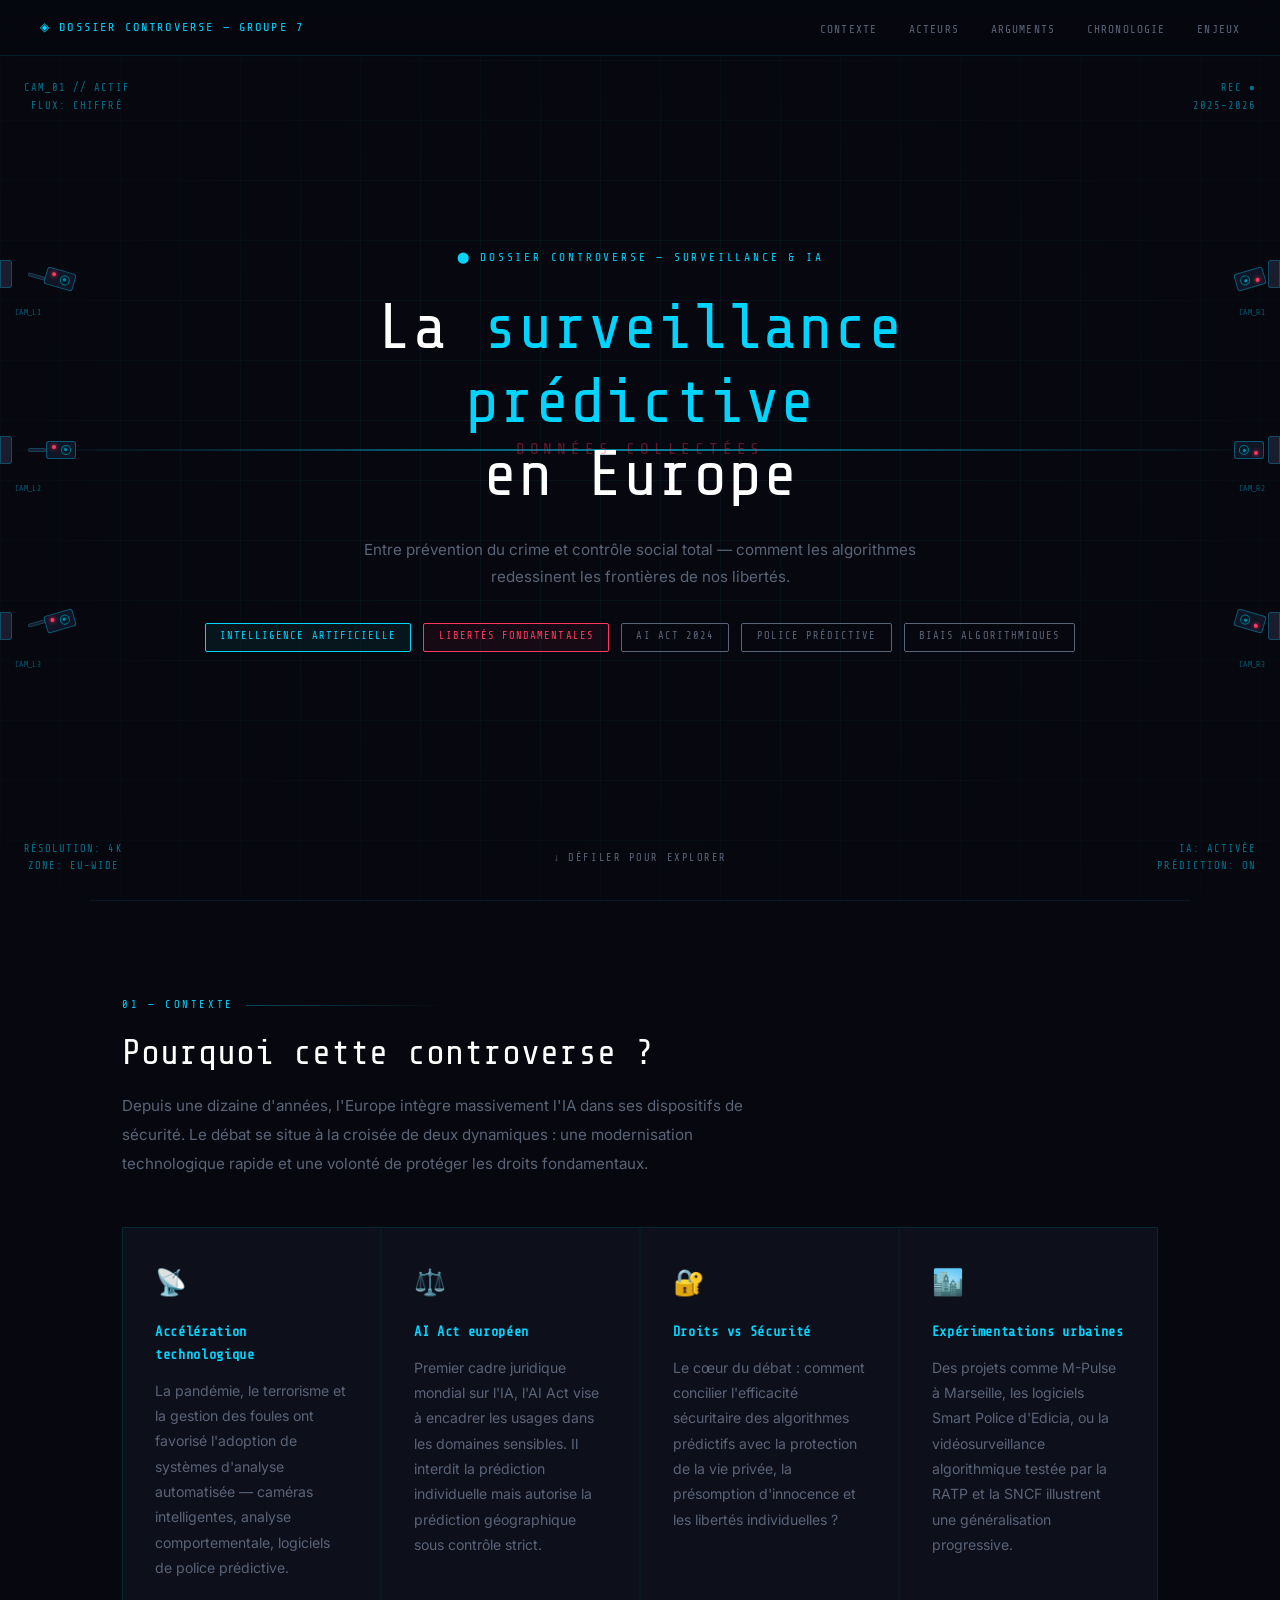
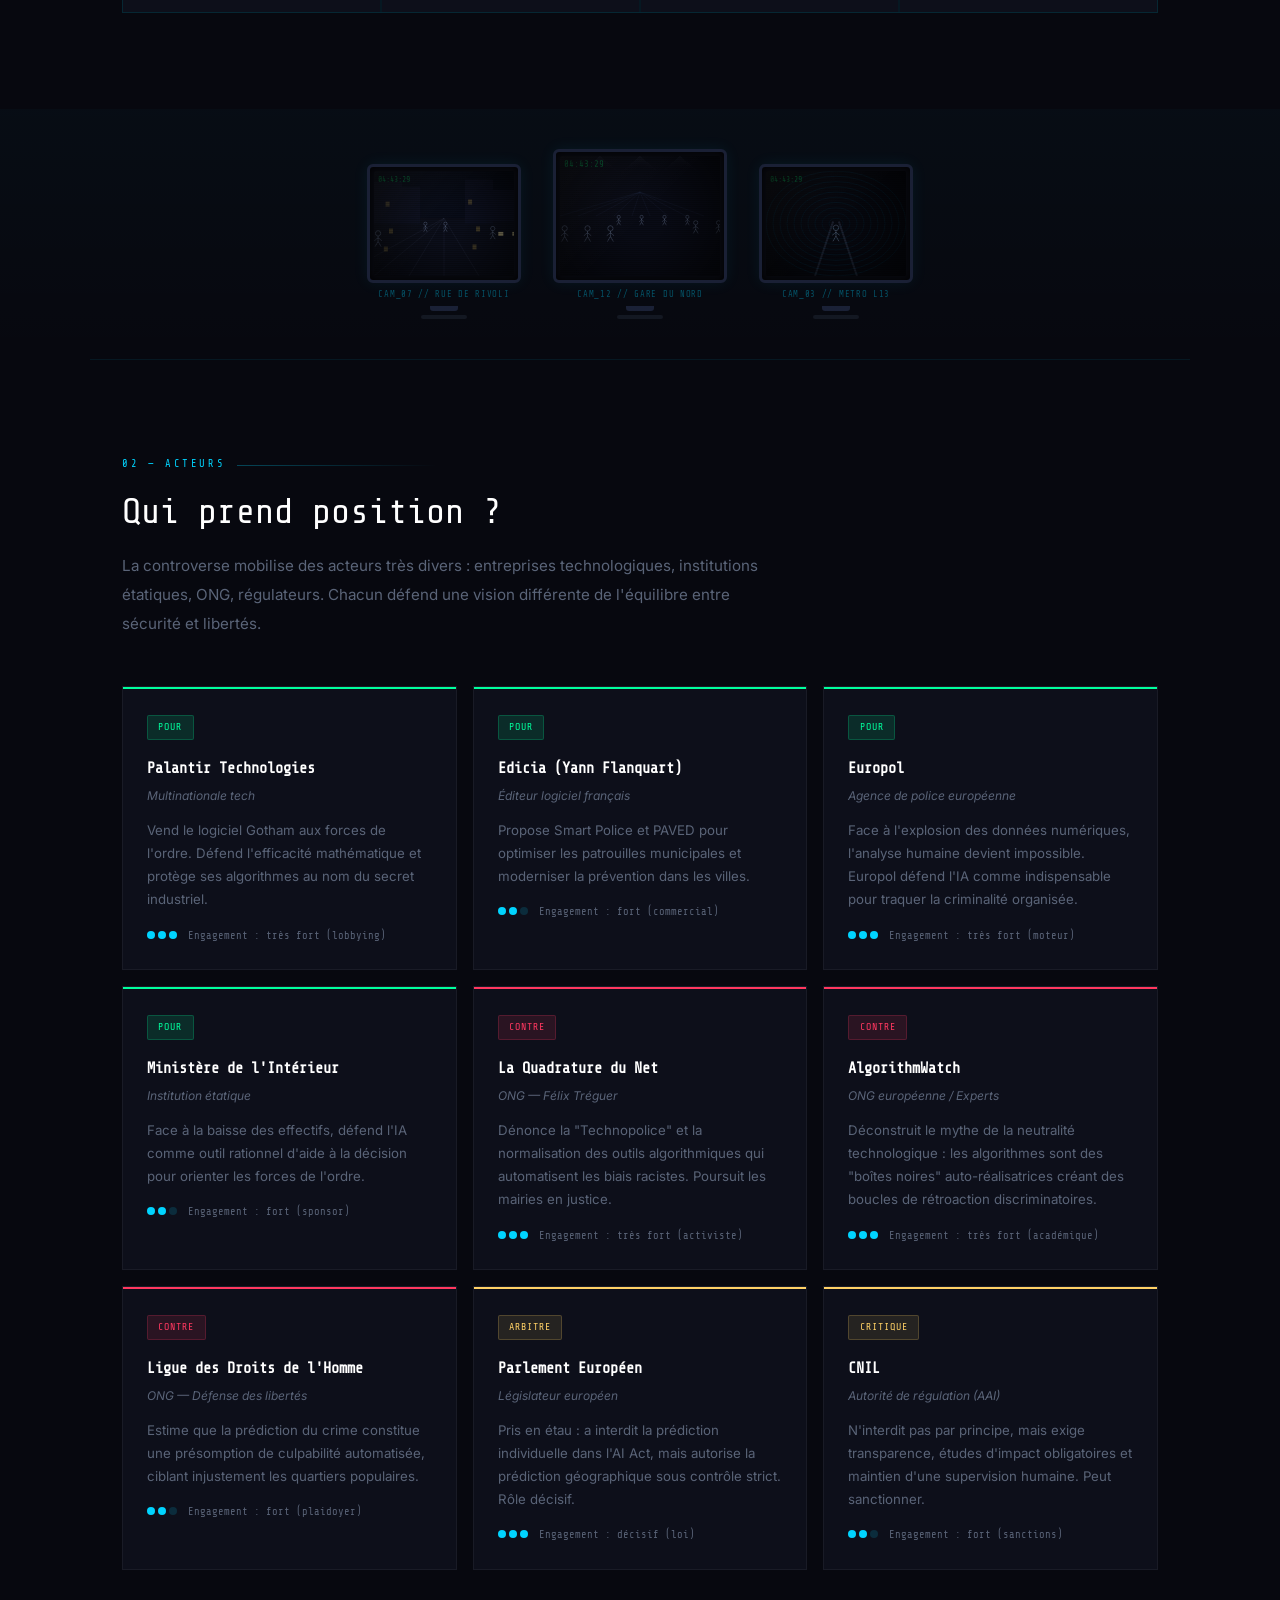
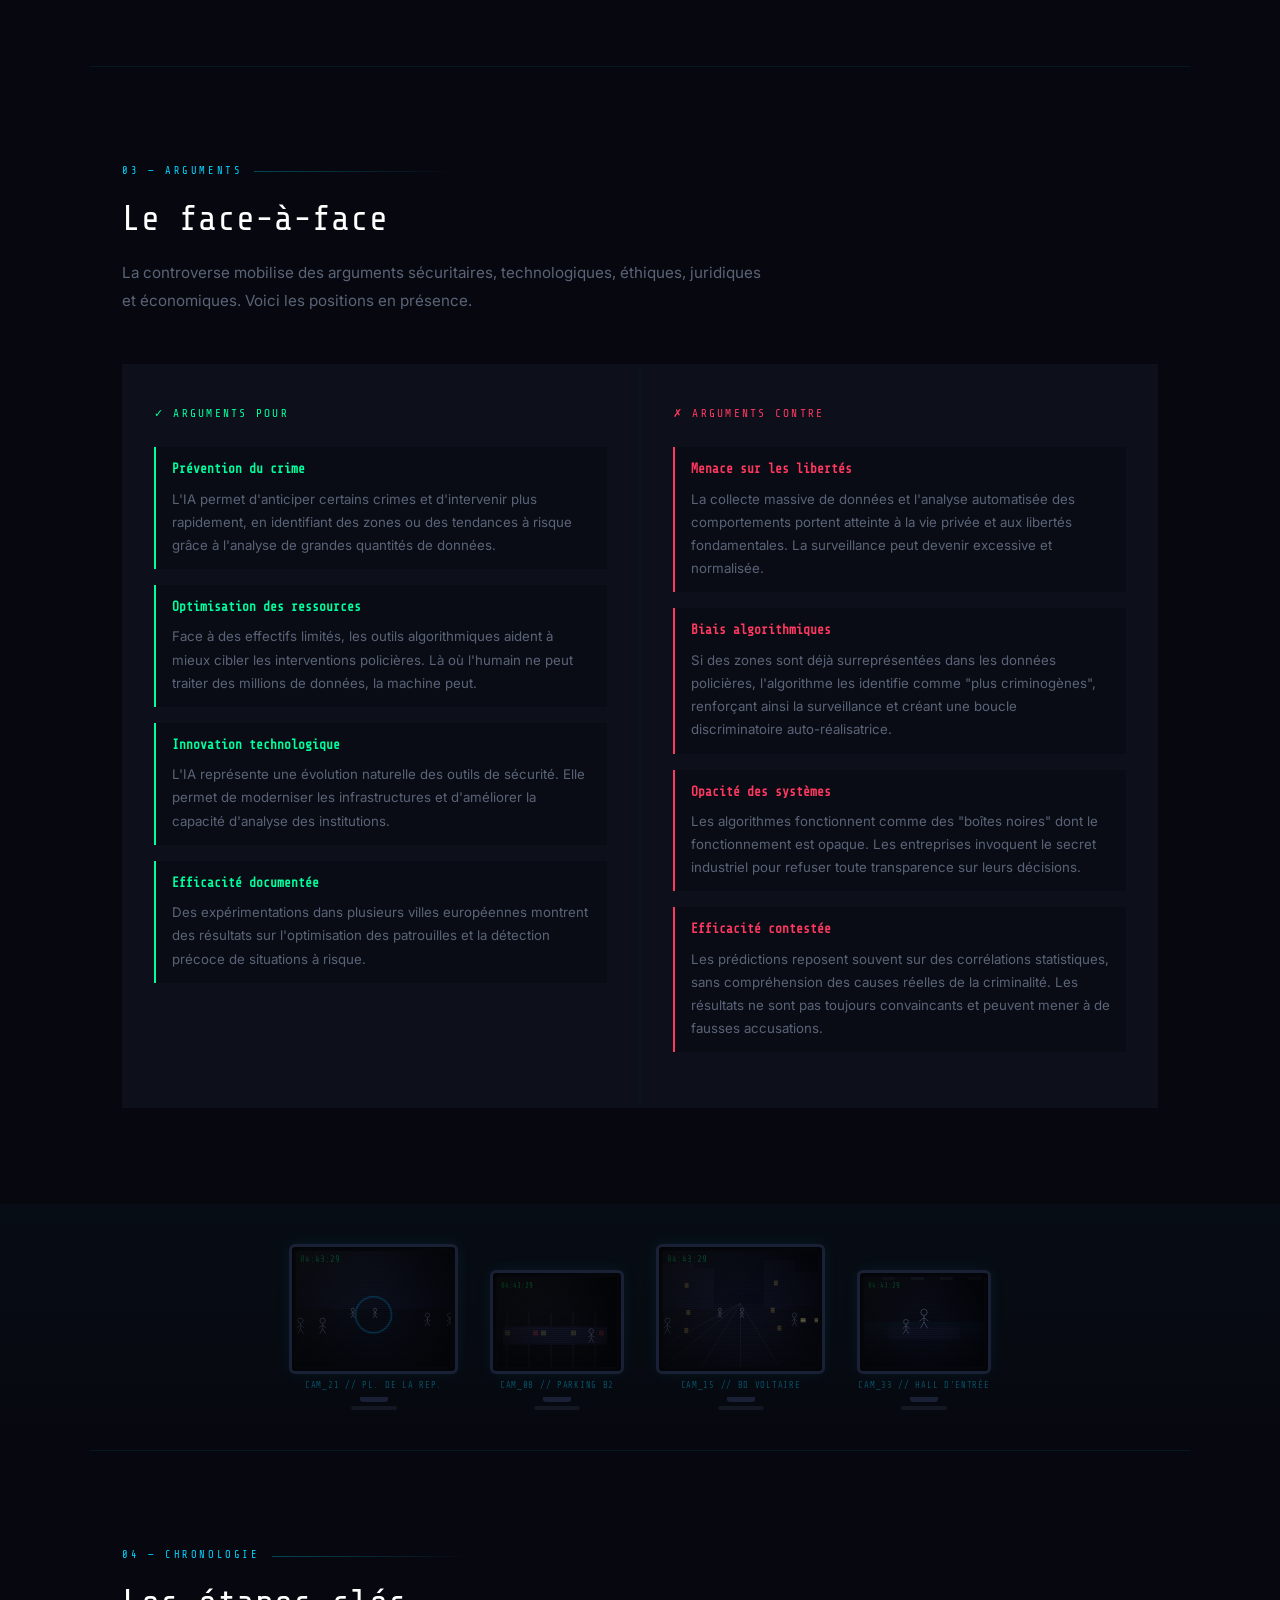
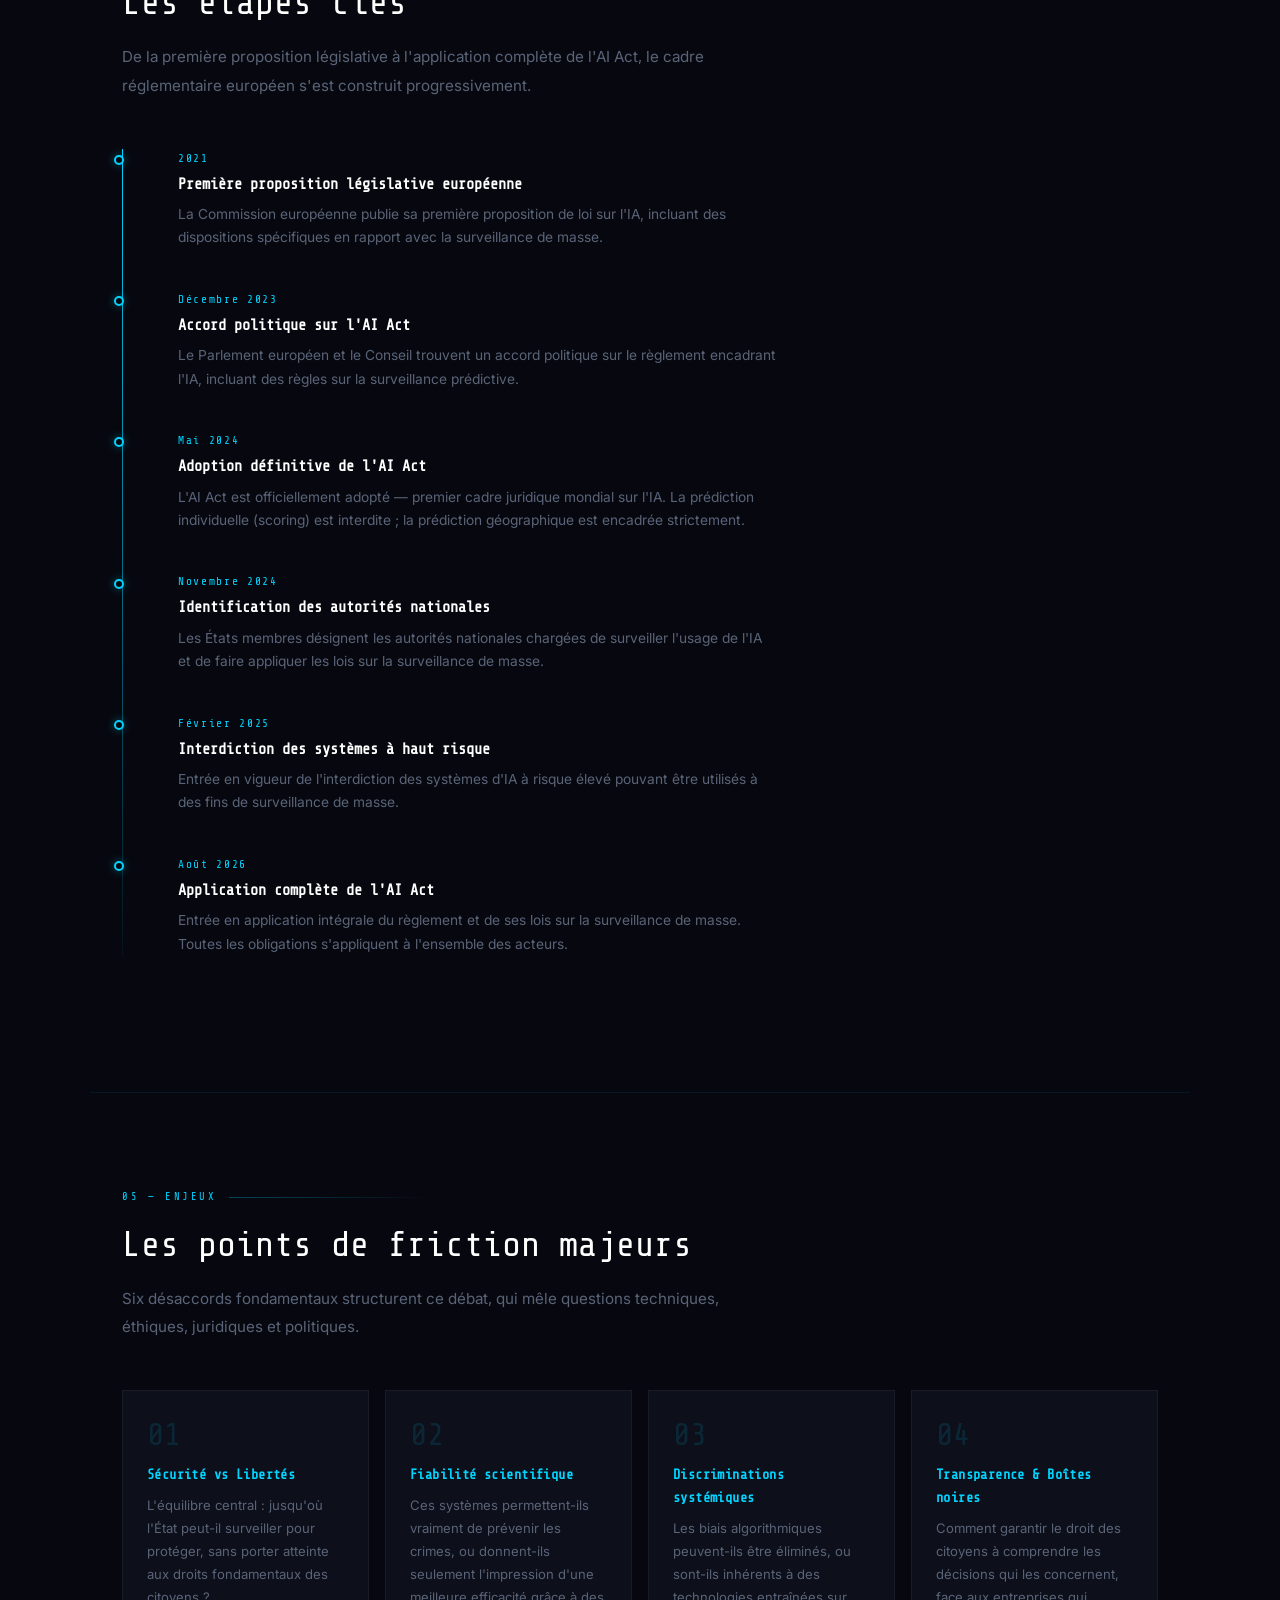
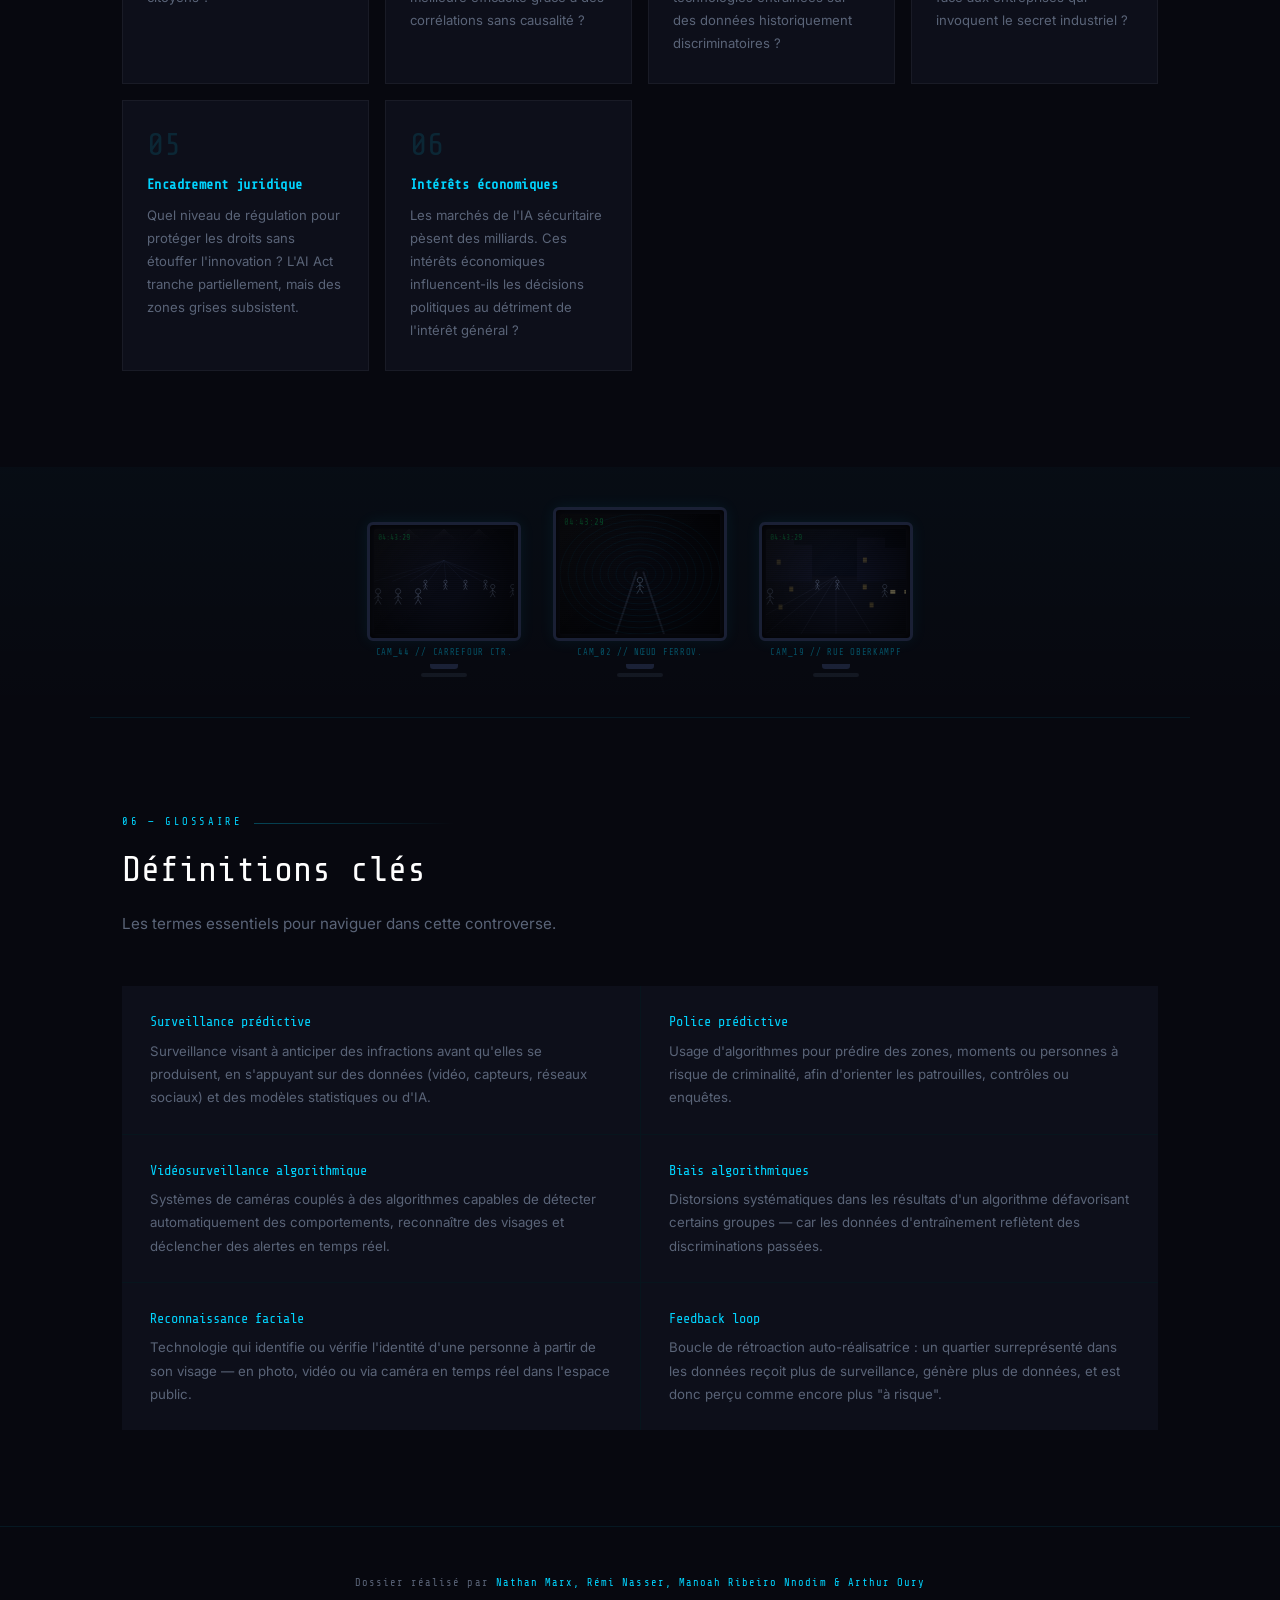
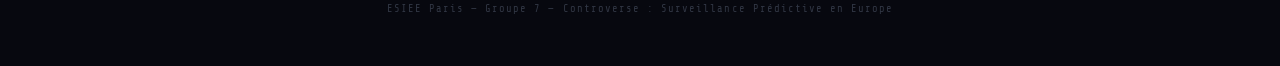
==== commit a8a893d6: "Rename surveillance_predictive_2.html to index.html" ====
--- a/index.html
+++ b/index.html
@@ -520,6 +520,8 @@
   </div>
 </section>
 
+<div class="tv-bank" id="tvbank1" aria-hidden="true"></div>
+
 <!-- ACTEURS -->
 <section id="acteurs">
   <div class="section-label">02 — Acteurs</div>
@@ -706,6 +708,8 @@
     </div>
   </div>
 </section>
+
+<div class="tv-bank" id="tvbank2" aria-hidden="true"></div>
 
 <!-- CHRONOLOGIE -->
 <section id="chronologie">
@@ -789,6 +793,8 @@
   </div>
 </section>
 
+<div class="tv-bank" id="tvbank3" aria-hidden="true"></div>
+
 <!-- GLOSSAIRE -->
 <section id="glossaire">
   <div class="section-label">06 — Glossaire</div>
@@ -827,24 +833,560 @@
   <p style="margin-top:.5rem; opacity:.5;">ESIEE Paris — Groupe 7 — Controverse : Surveillance Prédictive en Europe</p>
 </footer>
 
+<!-- CAMERAS -->
+<style>
+  .cam-wrap {
+    position: fixed;
+    top: 50%;
+    transform: translateY(-50%);
+    z-index: 99;
+    display: flex;
+    flex-direction: column;
+    gap: 120px;
+    pointer-events: none;
+  }
+  .cam-wrap.left  { left: 0; }
+  .cam-wrap.right { right: 0; }
+
+  .cam-unit {
+    position: relative;
+    width: 56px;
+    height: 56px;
+  }
+
+  /* wall mount bracket */
+  .cam-bracket {
+    position: absolute;
+    background: #1a1d2e;
+    border: 1px solid rgba(0,212,255,.25);
+  }
+  .cam-wrap.left  .cam-bracket { left: 0; top: 50%; transform: translateY(-50%); width: 12px; height: 28px; border-radius: 0 3px 3px 0; }
+  .cam-wrap.right .cam-bracket { right: 0; top: 50%; transform: translateY(-50%); width: 12px; height: 28px; border-radius: 3px 0 0 3px; }
+
+  /* pivot arm */
+  .cam-arm {
+    position: absolute;
+    top: 50%; left: 50%;
+    width: 18px; height: 4px;
+    background: #1a1d2e;
+    border: 1px solid rgba(0,212,255,.2);
+    border-radius: 2px;
+    transform-origin: left center;
+    transform: translateY(-50%);
+  }
+
+  /* camera body */
+  .cam-body {
+    position: absolute;
+    top: 50%; left: 50%;
+    transform: translateY(-50%);
+    width: 30px; height: 18px;
+    background: #111627;
+    border: 1px solid rgba(0,212,255,.35);
+    border-radius: 3px;
+    display: flex; align-items: center; justify-content: flex-end;
+    padding-right: 4px;
+  }
+  .cam-lens {
+    width: 10px; height: 10px;
+    border-radius: 50%;
+    background: radial-gradient(circle at 35% 35%, #003344, #000508);
+    border: 1px solid rgba(0,212,255,.5);
+    position: relative;
+  }
+  .cam-lens::after {
+    content: '';
+    position: absolute;
+    top: 2px; left: 2px;
+    width: 3px; height: 3px;
+    border-radius: 50%;
+    background: rgba(0,212,255,.6);
+    animation: lens-blink 2.5s ease-in-out infinite;
+  }
+  @keyframes lens-blink {
+    0%,90%,100% { opacity: 1; }
+    95% { opacity: 0.1; }
+  }
+
+  /* red indicator light */
+  .cam-led {
+    position: absolute;
+    top: 3px; left: 5px;
+    width: 4px; height: 4px;
+    border-radius: 50%;
+    background: #ff3860;
+    box-shadow: 0 0 4px #ff3860;
+    animation: led-pulse 1.8s ease-in-out infinite;
+  }
+  @keyframes led-pulse {
+    0%,100% { opacity: 1; }
+    50% { opacity: .2; }
+  }
+
+  /* scan beam */
+  .cam-beam {
+    position: absolute;
+    top: 50%; left: 50%;
+    width: 0; height: 0;
+    opacity: 0;
+    pointer-events: none;
+    transition: opacity .3s;
+  }
+  .cam-wrap.left  .cam-beam { border-top: 14px solid transparent; border-bottom: 14px solid transparent; border-right: 80px solid rgba(0,212,255,.04); transform: translateY(-14px); }
+  .cam-wrap.right .cam-beam { border-top: 14px solid transparent; border-bottom: 14px solid transparent; border-left: 80px solid rgba(0,212,255,.04);  transform: translateX(-80px) translateY(-14px); }
+
+  .cam-unit:hover .cam-beam,
+  .cam-unit.active .cam-beam { opacity: 1; }
+
+  /* detection label */
+  .cam-label {
+    position: absolute;
+    bottom: -18px;
+    left: 50%;
+    transform: translateX(-50%);
+    font-family: 'Share Tech Mono', monospace;
+    font-size: 8px;
+    color: rgba(0,212,255,.4);
+    white-space: nowrap;
+    letter-spacing: .05em;
+  }
+</style>
+
+<!-- Left cameras -->
+<div class="cam-wrap left" id="cams-left">
+  <div class="cam-unit" id="cam-L0">
+    <div class="cam-bracket"></div>
+    <div class="cam-arm" id="arm-L0"></div>
+    <div class="cam-body" id="body-L0">
+      <div class="cam-led"></div>
+      <div class="cam-lens"></div>
+    </div>
+    <div class="cam-beam"></div>
+    <div class="cam-label">CAM_L1</div>
+  </div>
+  <div class="cam-unit" id="cam-L1">
+    <div class="cam-bracket"></div>
+    <div class="cam-arm" id="arm-L1"></div>
+    <div class="cam-body" id="body-L1">
+      <div class="cam-led"></div>
+      <div class="cam-lens"></div>
+    </div>
+    <div class="cam-beam"></div>
+    <div class="cam-label">CAM_L2</div>
+  </div>
+  <div class="cam-unit" id="cam-L2">
+    <div class="cam-bracket"></div>
+    <div class="cam-arm" id="arm-L2"></div>
+    <div class="cam-body" id="body-L2">
+      <div class="cam-led"></div>
+      <div class="cam-lens"></div>
+    </div>
+    <div class="cam-beam"></div>
+    <div class="cam-label">CAM_L3</div>
+  </div>
+</div>
+
+<!-- Right cameras -->
+<div class="cam-wrap right" id="cams-right">
+  <div class="cam-unit" id="cam-R0">
+    <div class="cam-bracket"></div>
+    <div class="cam-arm" id="arm-R0"></div>
+    <div class="cam-body" id="body-R0">
+      <div class="cam-led"></div>
+      <div class="cam-lens"></div>
+    </div>
+    <div class="cam-beam"></div>
+    <div class="cam-label">CAM_R1</div>
+  </div>
+  <div class="cam-unit" id="cam-R1">
+    <div class="cam-bracket"></div>
+    <div class="cam-arm" id="arm-R1"></div>
+    <div class="cam-body" id="body-R1">
+      <div class="cam-led"></div>
+      <div class="cam-lens"></div>
+    </div>
+    <div class="cam-beam"></div>
+    <div class="cam-label">CAM_R2</div>
+  </div>
+  <div class="cam-unit" id="cam-R2">
+    <div class="cam-bracket"></div>
+    <div class="cam-arm" id="arm-R2"></div>
+    <div class="cam-body" id="body-R2">
+      <div class="cam-led"></div>
+      <div class="cam-lens"></div>
+    </div>
+    <div class="cam-beam"></div>
+    <div class="cam-label">CAM_R3</div>
+  </div>
+</div>
+
+<!-- HACK OVERLAY -->
+<style>
+#hack-overlay {
+  position: fixed; inset: 0; z-index: 200;
+  pointer-events: none; overflow: hidden;
+}
+#hack-overlay::before {
+  content: '';
+  position: absolute; inset: 0;
+  background: repeating-linear-gradient(0deg, transparent, transparent 3px, rgba(0,212,255,.015) 3px, rgba(0,212,255,.015) 4px);
+  opacity: 0; transition: opacity .4s;
+}
+#hack-overlay.active::before { opacity: 1; }
+#hack-canvas { position: absolute; inset: 0; width: 100%; height: 100%; }
+.hud-corner {
+  position: absolute; font-family: 'Share Tech Mono', monospace;
+  font-size: .58rem; color: rgba(0,212,255,0); letter-spacing: .07em;
+  line-height: 1.6; transition: color .5s; white-space: nowrap;
+}
+.hud-corner.tl { top: 68px; left: 10px; }
+.hud-corner.br { bottom: 10px; right: 10px; text-align: right; }
+#hack-overlay.active .hud-corner { color: rgba(0,212,255,.4); }
+#hack-warning {
+  position: absolute; top: 50%; left: 50%;
+  transform: translate(-50%,-50%);
+  font-family: 'Share Tech Mono', monospace;
+  font-size: 1rem; color: #ff3860;
+  letter-spacing: .3em; text-transform: uppercase;
+  opacity: 0; text-align: center; pointer-events: none;
+}
+
+/* TV banks */
+.tv-bank {
+  width: 100%; padding: 2.5rem 2rem;
+  display: flex; justify-content: center; align-items: flex-end;
+  gap: 2rem; flex-wrap: wrap;
+  opacity: 0; transform: translateY(30px);
+  transition: opacity .9s ease, transform .9s ease;
+  position: relative; overflow: hidden; min-height: 200px;
+}
+.tv-bank::before {
+  content: '';
+  position: absolute; inset: 0;
+  background: linear-gradient(180deg, rgba(0,212,255,.025) 0%, transparent 100%);
+  pointer-events: none;
+}
+.tv-bank.visible { opacity: 1; transform: translateY(0); }
+.tv-set { display: flex; flex-direction: column; align-items: center; gap: 4px; }
+.tv-frame {
+  border: 3px solid #1a2035; border-radius: 6px; padding: 4px;
+  background: #08090f;
+  box-shadow: 0 0 16px rgba(0,212,255,.07), inset 0 0 8px rgba(0,0,0,.9);
+  position: relative;
+}
+.tv-frame::after {
+  content: ''; position: absolute; inset: 4px; border-radius: 2px;
+  background: linear-gradient(135deg, rgba(255,255,255,.025) 0%, transparent 55%);
+  pointer-events: none;
+}
+.tv-screen { display: block; border-radius: 2px; }
+.tv-label {
+  font-family: 'Share Tech Mono', monospace;
+  font-size: .55rem; color: rgba(0,212,255,.35);
+  letter-spacing: .08em; text-align: center;
+}
+.tv-stand { width: 28px; height: 5px; background: #1a2035; border-radius: 0 0 3px 3px; }
+.tv-base  { width: 46px; height: 4px; background: #131721; border-radius: 2px; }
+</style>
+
+<div id="hack-overlay">
+  <canvas id="hack-canvas"></canvas>
+  <div class="hud-corner tl" id="hud-tl"></div>
+  <div class="hud-corner br" id="hud-br"></div>
+  <div id="hack-warning"></div>
+</div>
+
 <script>
-  // Intersection Observer for subtle reveal
-  const items = document.querySelectorAll('.actor-card, .arg-item, .timeline-item, .enjeu-card, .context-card, .gloss-item');
-  const observer = new IntersectionObserver((entries) => {
-    entries.forEach(e => {
-      if (e.isIntersecting) {
-        e.target.style.opacity = '1';
-        e.target.style.transform = 'translateY(0)';
+/* ═══════════════════════════════════
+   HACK OVERLAY — scroll-driven
+═══════════════════════════════════ */
+const hackCanvas  = document.getElementById('hack-canvas');
+const hackCtx     = hackCanvas.getContext('2d');
+const overlay     = document.getElementById('hack-overlay');
+const hudTL       = document.getElementById('hud-tl');
+const hudBR       = document.getElementById('hud-br');
+const hackWarning = document.getElementById('hack-warning');
+let hackIntensity = 0, lastHackTime = 0, hackFrame = 0, warnAlpha = 0;
+
+function resizeHack() { hackCanvas.width = window.innerWidth; hackCanvas.height = window.innerHeight; }
+resizeHack(); window.addEventListener('resize', resizeHack);
+
+const hexChars = '0123456789ABCDEF';
+const codeLines = [
+  'SYS_BYPASS: ACTIVE','FIREWALL: BREACHED','ROOT_ACCESS: GRANTED',
+  'ENCRYPT_KEY: 0x4F3A2B1C','PACKET_INTERCEPT: ON','NODE_ID: EU-CCTV-7749',
+  'STREAM_DECODE: RUNNING','FACE_MATCH: 94.3%','BEHAVIORAL_SCORE: HIGH',
+  'DATA_EXFIL: 2.3GB','LOCATION_LOG: PARIS-75','PREDICT_RISK: 0.87',
+];
+const bands = Array.from({length:10}, () => ({y:Math.random(),h:.02+Math.random()*.05,dx:0,life:0,maxLife:0}));
+const warnings = ['SURVEILLANCE ACTIVE','DONNÉES COLLECTÉES','PROFIL ANALYSÉ','SUIVI EN COURS'];
+
+function drawHack(ts) {
+  requestAnimationFrame(drawHack);
+  const dt = ts - lastHackTime; lastHackTime = ts; hackFrame++;
+  const scrollable = document.body.scrollHeight - window.innerHeight;
+  hackIntensity = scrollable > 0 ? Math.min(1, window.scrollY / scrollable) : 0;
+
+  if (hackIntensity < 0.02) { hackCtx.clearRect(0,0,hackCanvas.width,hackCanvas.height); overlay.classList.remove('active'); return; }
+  overlay.classList.add('active');
+  hackCtx.clearRect(0,0,hackCanvas.width,hackCanvas.height);
+  const W = hackCanvas.width, H = hackCanvas.height;
+
+  /* glitch bands */
+  bands.forEach(b => {
+    if (b.life <= 0) {
+      if (Math.random() < hackIntensity * 0.06) {
+        b.y = Math.random(); b.h = 0.006 + Math.random()*0.04*hackIntensity;
+        b.dx = (Math.random()-.5)*50*hackIntensity;
+        b.maxLife = 80+Math.random()*120; b.life = b.maxLife;
       }
+    } else {
+      b.life -= dt;
+      const t = b.life/b.maxLife, y = b.y*H, h = b.h*H;
+      const a = Math.min(t*3,1)*hackIntensity*0.2;
+      hackCtx.save();
+      hackCtx.globalAlpha = a;
+      hackCtx.fillStyle = 'rgba(0,212,255,1)';
+      hackCtx.fillRect(b.dx,y,W,h*0.4);
+      hackCtx.globalAlpha = a*0.45;
+      hackCtx.fillStyle = 'rgba(255,56,96,1)';
+      hackCtx.fillRect(b.dx+7*hackIntensity,y+h*0.3,W,h*0.4);
+      hackCtx.restore();
+    }
+  });
+
+  /* hex rain */
+  if (hackFrame%3===0 && hackIntensity>0.12) {
+    const cols = Math.floor(hackIntensity*7);
+    for (let i=0;i<cols;i++) {
+      const hex = Array.from({length:6},()=>hexChars[Math.floor(Math.random()*16)]).join('');
+      hackCtx.save();
+      hackCtx.globalAlpha = (Math.random()*0.2+0.04)*hackIntensity;
+      hackCtx.fillStyle = '#00d4ff';
+      hackCtx.font = `${10+Math.random()*4}px 'Share Tech Mono',monospace`;
+      hackCtx.fillText(hex, Math.random()*W, Math.random()*H);
+      hackCtx.restore();
+    }
+  }
+
+  /* HUD text refresh */
+  if (hackFrame%45===0) {
+    const l1 = codeLines[Math.floor(Math.random()*codeLines.length)];
+    const l2 = codeLines[Math.floor(Math.random()*codeLines.length)];
+    hudTL.innerHTML = `INTRUSION_LEVEL: ${Math.floor(hackIntensity*100)}%<br>${l1}<br>TIME: ${new Date().toISOString().slice(11,19)}`;
+    hudBR.innerHTML = `${l2}<br>NODES: ${Math.floor(hackIntensity*247+3)}<br>EU-CCTV GRID: ACTIVE`;
+  }
+
+  /* red warning at high depth */
+  if (hackIntensity > 0.68) {
+    const wt = (hackIntensity-0.68)/0.32;
+    warnAlpha += (Math.abs(Math.sin(ts*0.0018)) - warnAlpha)*0.04;
+    hackWarning.style.opacity = warnAlpha*wt;
+    hackWarning.textContent = warnings[Math.floor(ts/2200)%4];
+  } else { hackWarning.style.opacity = 0; }
+
+  /* edge vignette */
+  const vg = hackCtx.createRadialGradient(W/2,H/2,H*.28,W/2,H/2,H*.9);
+  vg.addColorStop(0,'transparent');
+  vg.addColorStop(1,`rgba(0,212,255,${0.05*hackIntensity})`);
+  hackCtx.save(); hackCtx.globalCompositeOperation='screen';
+  hackCtx.fillStyle=vg; hackCtx.fillRect(0,0,W,H); hackCtx.restore();
+}
+requestAnimationFrame(drawHack);
+
+/* ═══════════════════════════════════
+   TV SCREENS
+═══════════════════════════════════ */
+const TV_CONFIGS = [
+  { bank:'tvbank1', tvs:[
+    {w:140,h:105,label:'CAM_07 // RUE DE RIVOLI',  scene:'street'},
+    {w:160,h:120,label:'CAM_12 // GARE DU NORD',    scene:'crowd'},
+    {w:140,h:105,label:'CAM_03 // METRO L13',        scene:'tunnel'},
+  ]},
+  { bank:'tvbank2', tvs:[
+    {w:155,h:116,label:'CAM_21 // PL. DE LA REP.',  scene:'plaza'},
+    {w:120,h:90, label:'CAM_08 // PARKING B2',       scene:'parking'},
+    {w:155,h:116,label:'CAM_15 // BD VOLTAIRE',      scene:'street'},
+    {w:120,h:90, label:"CAM_33 // HALL D'ENTRÉE",    scene:'hall'},
+  ]},
+  { bank:'tvbank3', tvs:[
+    {w:140,h:105,label:'CAM_44 // CARREFOUR CTR.',   scene:'crowd'},
+    {w:160,h:120,label:'CAM_02 // NŒUD FERROV.',     scene:'tunnel'},
+    {w:140,h:105,label:'CAM_19 // RUE OBERKAMPF',    scene:'street'},
+  ]},
+];
+
+function drawStick(ctx,x,y,scale){
+  const s=scale*13; ctx.strokeStyle=`rgba(170,195,235,${0.22*scale+0.14})`; ctx.lineWidth=1;
+  ctx.beginPath(); ctx.arc(x,y-s*1.1,s*.36,0,Math.PI*2); ctx.stroke();
+  ctx.beginPath(); ctx.moveTo(x,y-s*.74); ctx.lineTo(x,y); ctx.stroke();
+  ctx.beginPath(); ctx.moveTo(x,y); ctx.lineTo(x-s*.4,y+s*.7); ctx.stroke();
+  ctx.beginPath(); ctx.moveTo(x,y); ctx.lineTo(x+s*.4,y+s*.7); ctx.stroke();
+  ctx.beginPath(); ctx.moveTo(x,y-s*.5); ctx.lineTo(x-s*.5,y-s*.1); ctx.stroke();
+  ctx.beginPath(); ctx.moveTo(x,y-s*.5); ctx.lineTo(x+s*.5,y-s*.1); ctx.stroke();
+}
+function drawPeds(ctx,W,H,t,n){
+  for(let i=0;i<n;i++){
+    const ph=((t*.0004+i*.37)%1); const x=ph*W*1.3-W*.15;
+    const d=.5+(i%3)*.15; const y=H*(.55+(i%3)*.06);
+    drawStick(ctx,x,y,d*.7);
+  }
+}
+function cctvFX(ctx,W,H,t,noise){
+  ctx.fillStyle='rgba(0,220,100,.5)'; ctx.font=`${Math.round(W*.055)}px 'Share Tech Mono',monospace`;
+  const d=new Date(); ctx.fillText(`${String(d.getHours()).padStart(2,'0')}:${String(d.getMinutes()).padStart(2,'0')}:${String(d.getSeconds()).padStart(2,'0')}`,4,11);
+  for(let y=0;y<H;y+=2){ ctx.fillStyle='rgba(0,0,0,.22)'; ctx.fillRect(0,y,W,1); }
+  if(noise>.05){
+    const id=ctx.getImageData(0,0,W,H),d=id.data;
+    for(let i=0;i<d.length;i+=20){ const n=(Math.random()-.5)*noise*55; d[i]=Math.max(0,Math.min(255,d[i]+n)); d[i+1]=Math.max(0,Math.min(255,d[i+1]+n)); d[i+2]=Math.max(0,Math.min(255,d[i+2]+n)); }
+    ctx.putImageData(id,0,0);
+  }
+  const vg=ctx.createRadialGradient(W/2,H/2,H*.18,W/2,H/2,H*.78);
+  vg.addColorStop(0,'transparent'); vg.addColorStop(1,'rgba(0,0,0,.6)');
+  ctx.fillStyle=vg; ctx.fillRect(0,0,W,H);
+  if(Math.random()<.018){ ctx.fillStyle=`rgba(0,212,255,${Math.random()*.12})`; ctx.fillRect(0,Math.random()*H,W,2+Math.random()*5); }
+  if(Math.floor(t/680)%2===0){ ctx.fillStyle='rgba(255,56,96,.8)'; ctx.beginPath(); ctx.arc(W-9,8,3.5,0,Math.PI*2); ctx.fill(); }
+}
+
+function drawScene(ctx,W,H,scene,t,noise){
+  ctx.clearRect(0,0,W,H); ctx.fillStyle='#060810'; ctx.fillRect(0,0,W,H);
+  if(scene==='street'){
+    ctx.fillStyle='#080c18'; ctx.fillRect(0,0,W,H*.45);
+    ctx.fillStyle='#0b0e1a'; ctx.fillRect(0,H*.45,W,H*.55);
+    ctx.strokeStyle='rgba(160,180,230,.06)';
+    for(let i=0;i<5;i++){ ctx.beginPath(); ctx.moveTo(W/2,H*.45); ctx.lineTo(i*(W/4)-W/4,H); ctx.stroke(); }
+    ctx.fillStyle='#0d1020';
+    [[0,H*.1,W*.2,H*.4],[W*.15,H*.15,W*.18,H*.35],[W*.65,H*.08,W*.2,H*.42],[W*.8,H*.18,W*.22,H*.3]].forEach(([x,y,w,h])=>ctx.fillRect(x,y,w,h));
+    ctx.fillStyle='rgba(255,215,90,.22)';
+    for(let i=0;i<10;i++){ if(Math.sin(t*.001+i*2.3)>.3){ ctx.fillRect(8+Math.random()*W*.12,H*.12+i*9,4,5); ctx.fillRect(W*.67+Math.random()*W*.1,H*.1+i*9,4,5); } }
+    drawPeds(ctx,W,H,t,4);
+    const cx=((t*.02)%1)*W;
+    ctx.fillStyle='rgba(255,238,170,.55)'; ctx.fillRect(cx,H*.58,5,4); ctx.fillRect(cx+14,H*.58,5,4);
+  }
+  if(scene==='crowd'){
+    ctx.fillStyle='#090b16'; ctx.fillRect(0,0,W,H);
+    ctx.strokeStyle='rgba(90,110,170,.07)';
+    for(let x=0;x<W;x+=18){ ctx.beginPath(); ctx.moveTo(x,H*.5); ctx.lineTo(W/2,H*.3); ctx.stroke(); }
+    drawPeds(ctx,W,H,t,11);
+    for(let i=0;i<3;i++){
+      const lx=W*(i+1)/4; const g=ctx.createRadialGradient(lx,0,0,lx,H*.5,H*.38);
+      g.addColorStop(0,'rgba(190,210,255,.05)'); g.addColorStop(1,'transparent');
+      ctx.fillStyle=g; ctx.fillRect(0,0,W,H);
+    }
+  }
+  if(scene==='tunnel'){
+    ctx.fillStyle='#06080f'; ctx.fillRect(0,0,W,H);
+    for(let i=10;i>0;i--){ const f=i/10;
+      ctx.beginPath(); ctx.ellipse(W/2,H/2,W*.5*f,H*.5*f,0,0,Math.PI*2);
+      ctx.strokeStyle=`rgba(0,175,255,${.04+.04*f})`; ctx.lineWidth=1; ctx.stroke(); }
+    ctx.strokeStyle='rgba(140,160,210,.14)'; ctx.lineWidth=2;
+    ctx.beginPath(); ctx.moveTo(W*.35,H); ctx.lineTo(W*.48,H*.48); ctx.stroke();
+    ctx.beginPath(); ctx.moveTo(W*.65,H); ctx.lineTo(W*.52,H*.48); ctx.stroke();
+    drawStick(ctx,W/2+Math.sin(t*.0009)*18,H*.62,.58);
+  }
+  if(scene==='plaza'){
+    ctx.fillStyle='#080b14'; ctx.fillRect(0,0,W,H);
+    ctx.fillStyle='#0a0e1a'; ctx.fillRect(0,0,W,H*.5);
+    ctx.beginPath(); ctx.arc(W/2,H*.55,18,0,Math.PI*2);
+    ctx.strokeStyle='rgba(0,175,255,.18)'; ctx.lineWidth=2; ctx.stroke();
+    for(let r=20;r<38;r+=5){ ctx.beginPath(); ctx.arc(W/2,H*.55,r+Math.sin(t*.003)*2.5,0,Math.PI*2); ctx.strokeStyle=`rgba(0,175,255,${.07-(r-20)*.012})`; ctx.lineWidth=1; ctx.stroke(); }
+    drawPeds(ctx,W,H,t,6);
+  }
+  if(scene==='parking'){
+    ctx.fillStyle='#07090f'; ctx.fillRect(0,0,W,H);
+    ctx.strokeStyle='rgba(190,200,215,.07)';
+    for(let x=10;x<W;x+=22){ ctx.beginPath(); ctx.moveTo(x,H*.4); ctx.lineTo(x,H); ctx.stroke(); }
+    [[W*.05,H*.55],[W*.35,H*.55],[W*.6,H*.55]].forEach(([x,y])=>{
+      ctx.fillStyle='#0e1120'; ctx.fillRect(x,y,38,18);
+      ctx.fillStyle='rgba(255,235,90,.14)'; ctx.fillRect(x+2,y+4,5,5);
+      ctx.fillStyle='rgba(255,55,55,.18)'; ctx.fillRect(x+30,y+4,5,5);
     });
-  }, { threshold: 0.08 });
-
-  items.forEach(el => {
-    el.style.opacity = '0';
-    el.style.transform = 'translateY(16px)';
-    el.style.transition = 'opacity .5s ease, transform .5s ease';
-    observer.observe(el);
+    drawStick(ctx,W*.8+Math.sin(t*.001)*5,H*.68,.5);
+  }
+  if(scene==='hall'){
+    ctx.fillStyle='#080a15'; ctx.fillRect(0,0,W,H);
+    const fg=ctx.createLinearGradient(0,H*.5,0,H);
+    fg.addColorStop(0,'rgba(0,175,255,.04)'); fg.addColorStop(1,'transparent');
+    ctx.fillStyle=fg; ctx.fillRect(0,H*.5,W,H*.5);
+    ctx.fillStyle='#0d1020'; ctx.fillRect(W*.2,H*.55,W*.6,H*.14);
+    drawStick(ctx,W/2,H*.5,.68); drawStick(ctx,W*.35,H*.58,.52);
+    ctx.fillStyle='rgba(195,215,255,.07)';
+    for(let x=W*.15;x<W*.9;x+=W*.24){ ctx.fillRect(x,0,W*.11,3); }
+  }
+  cctvFX(ctx,W,H,t,noise);
+}
+
+const tvCanvases=[];
+TV_CONFIGS.forEach(cfg=>{
+  const bank=document.getElementById(cfg.bank);
+  cfg.tvs.forEach(tv=>{
+    const set=document.createElement('div'); set.className='tv-set';
+    const frame=document.createElement('div'); frame.className='tv-frame';
+    const cvs=document.createElement('canvas'); cvs.className='tv-screen';
+    cvs.width=tv.w; cvs.height=tv.h; cvs.style.width=tv.w+'px'; cvs.style.height=tv.h+'px';
+    const lbl=document.createElement('div'); lbl.className='tv-label'; lbl.textContent=tv.label;
+    const stand=document.createElement('div'); stand.className='tv-stand';
+    const base=document.createElement('div'); base.className='tv-base';
+    frame.appendChild(cvs); set.appendChild(frame); set.appendChild(lbl); set.appendChild(stand); set.appendChild(base);
+    bank.appendChild(set);
+    tvCanvases.push({cvs,ctx:cvs.getContext('2d'),scene:tv.scene});
   });
+});
+
+let tvTick=0;
+function animateTVs(ts){
+  requestAnimationFrame(animateTVs); tvTick++;
+  if(tvTick%2!==0) return;
+  const noise=Math.min(1,hackIntensity*1.6);
+  tvCanvases.forEach(tv=>drawScene(tv.ctx,tv.cvs.width,tv.cvs.height,tv.scene,ts,noise));
+}
+requestAnimationFrame(animateTVs);
+
+const bankObs=new IntersectionObserver(entries=>{
+  entries.forEach(e=>{if(e.isIntersecting){e.target.classList.add('visible');bankObs.unobserve(e.target);}});
+},{threshold:.12});
+document.querySelectorAll('.tv-bank').forEach(b=>bankObs.observe(b));
+
+/* ── Content reveal ── */
+const items=document.querySelectorAll('.actor-card,.arg-item,.timeline-item,.enjeu-card,.context-card,.gloss-item');
+const observer=new IntersectionObserver(entries=>{
+  entries.forEach(e=>{if(e.isIntersecting){e.target.style.opacity='1';e.target.style.transform='translateY(0)';}});
+},{threshold:.08});
+items.forEach(el=>{
+  el.style.opacity='0'; el.style.transform='translateY(16px)';
+  el.style.transition='opacity .5s ease, transform .5s ease';
+  observer.observe(el);
+});
+
+/* ── Camera tracking ── */
+const cameras=[
+  {arm:document.getElementById('arm-L0'),body:document.getElementById('body-L0'),unit:document.getElementById('cam-L0'),side:'left'},
+  {arm:document.getElementById('arm-L1'),body:document.getElementById('body-L1'),unit:document.getElementById('cam-L1'),side:'left'},
+  {arm:document.getElementById('arm-L2'),body:document.getElementById('body-L2'),unit:document.getElementById('cam-L2'),side:'left'},
+  {arm:document.getElementById('arm-R0'),body:document.getElementById('body-R0'),unit:document.getElementById('cam-R0'),side:'right'},
+  {arm:document.getElementById('arm-R1'),body:document.getElementById('body-R1'),unit:document.getElementById('cam-R1'),side:'right'},
+  {arm:document.getElementById('arm-R2'),body:document.getElementById('body-R2'),unit:document.getElementById('cam-R2'),side:'right'},
+];
+let currentAngles=cameras.map(()=>0), mouseX=window.innerWidth/2, mouseY=window.innerHeight/2;
+document.addEventListener('mousemove',e=>{mouseX=e.clientX;mouseY=e.clientY;});
+function updateCameras(){
+  cameras.forEach((cam,i)=>{
+    const rect=cam.unit.getBoundingClientRect();
+    const px=rect.left+rect.width/2, py=rect.top+rect.height/2;
+    let angle=Math.atan2(mouseY-py,mouseX-px)*(180/Math.PI);
+    if(cam.side==='left'){ angle=Math.max(-55,Math.min(55,angle)); }
+    else{ let a=angle; a=a>0?180-a:-180-a; a=Math.max(-55,Math.min(55,a)); angle=a>0?180-a:-180-a; }
+    currentAngles[i]+=(angle-currentAngles[i])*.08;
+    const a=currentAngles[i];
+    cam.arm.style.transform=`translateY(-50%) rotate(${a}deg)`;
+    const bx=Math.cos(a*Math.PI/180)*18, by=Math.sin(a*Math.PI/180)*18;
+    cam.body.style.left=`calc(50% + ${bx}px)`; cam.body.style.top=`calc(50% + ${by}px)`;
+    cam.body.style.transform=`translateY(-50%) rotate(${a}deg)`;
+    cam.unit.classList.toggle('active',Math.hypot(mouseX-px,mouseY-py)<200);
+  });
+  requestAnimationFrame(updateCameras);
+}
+updateCameras();
 </script>
 
 </body>
